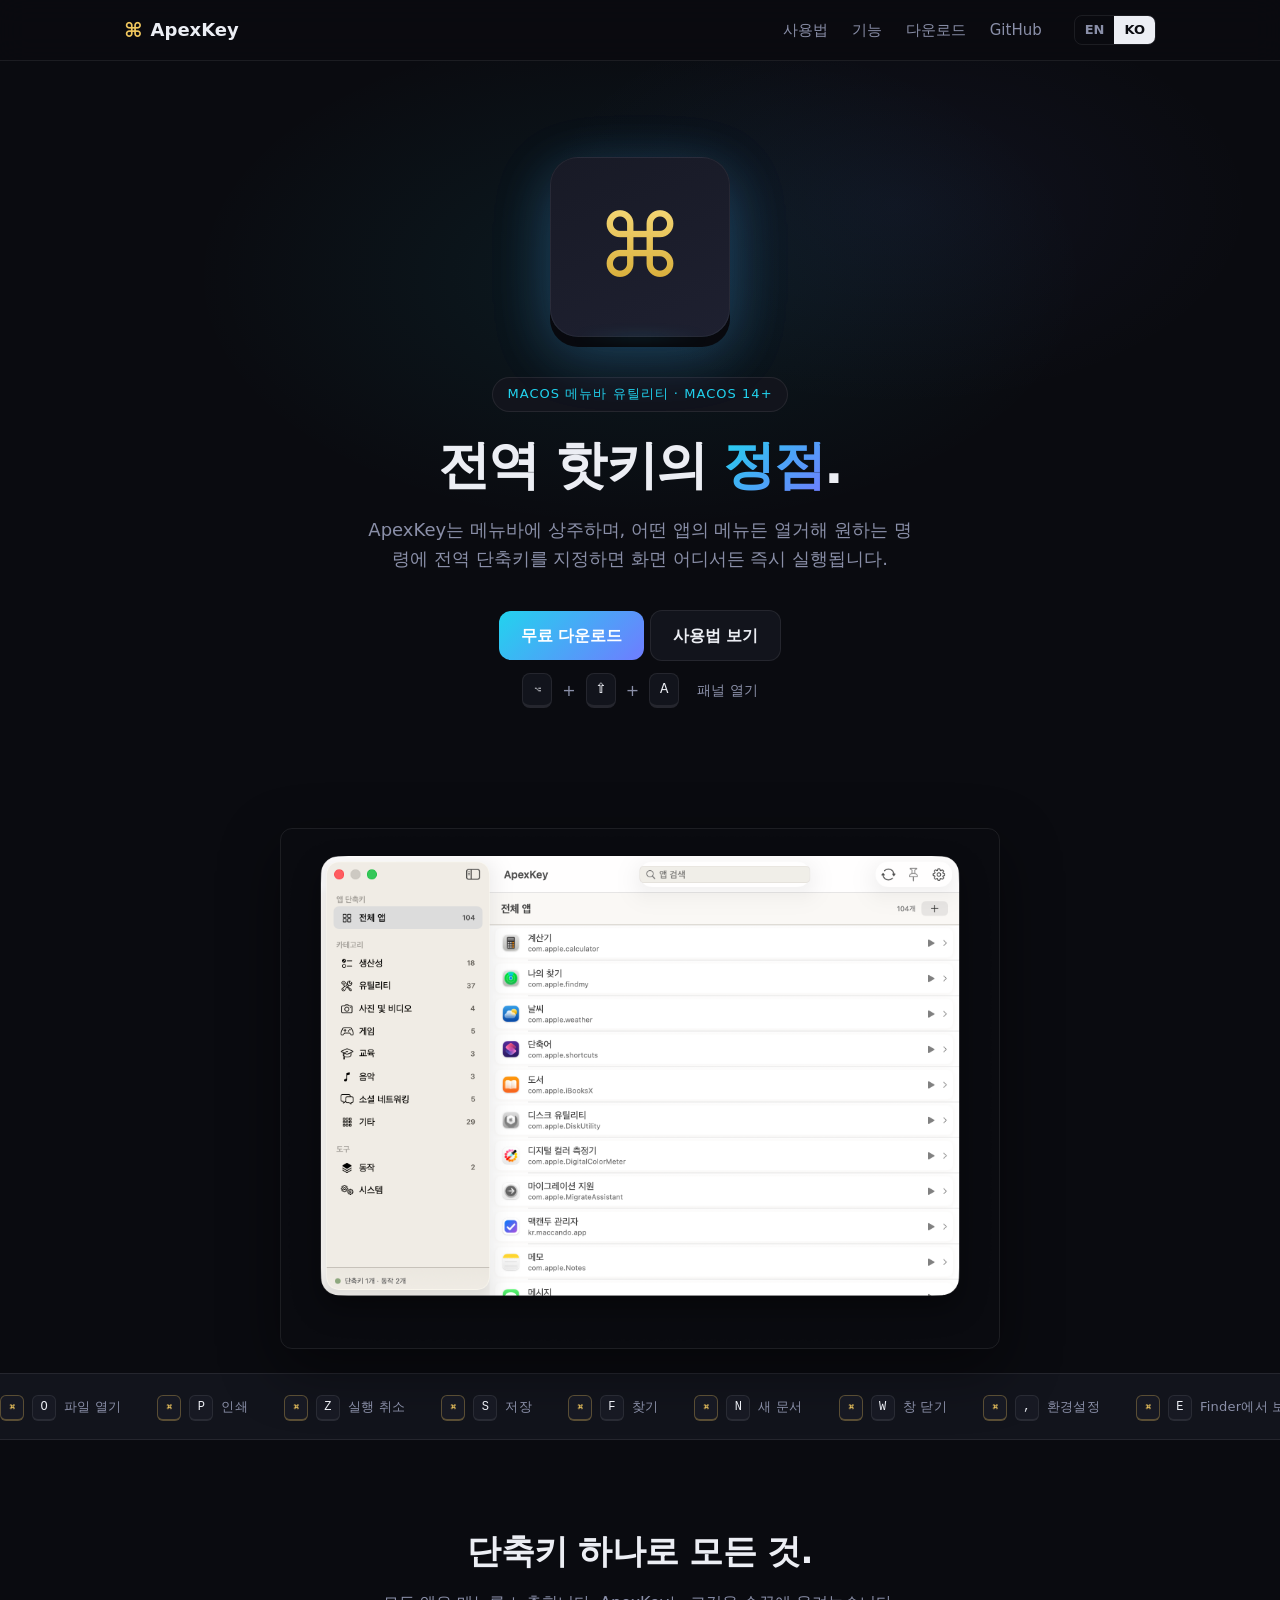
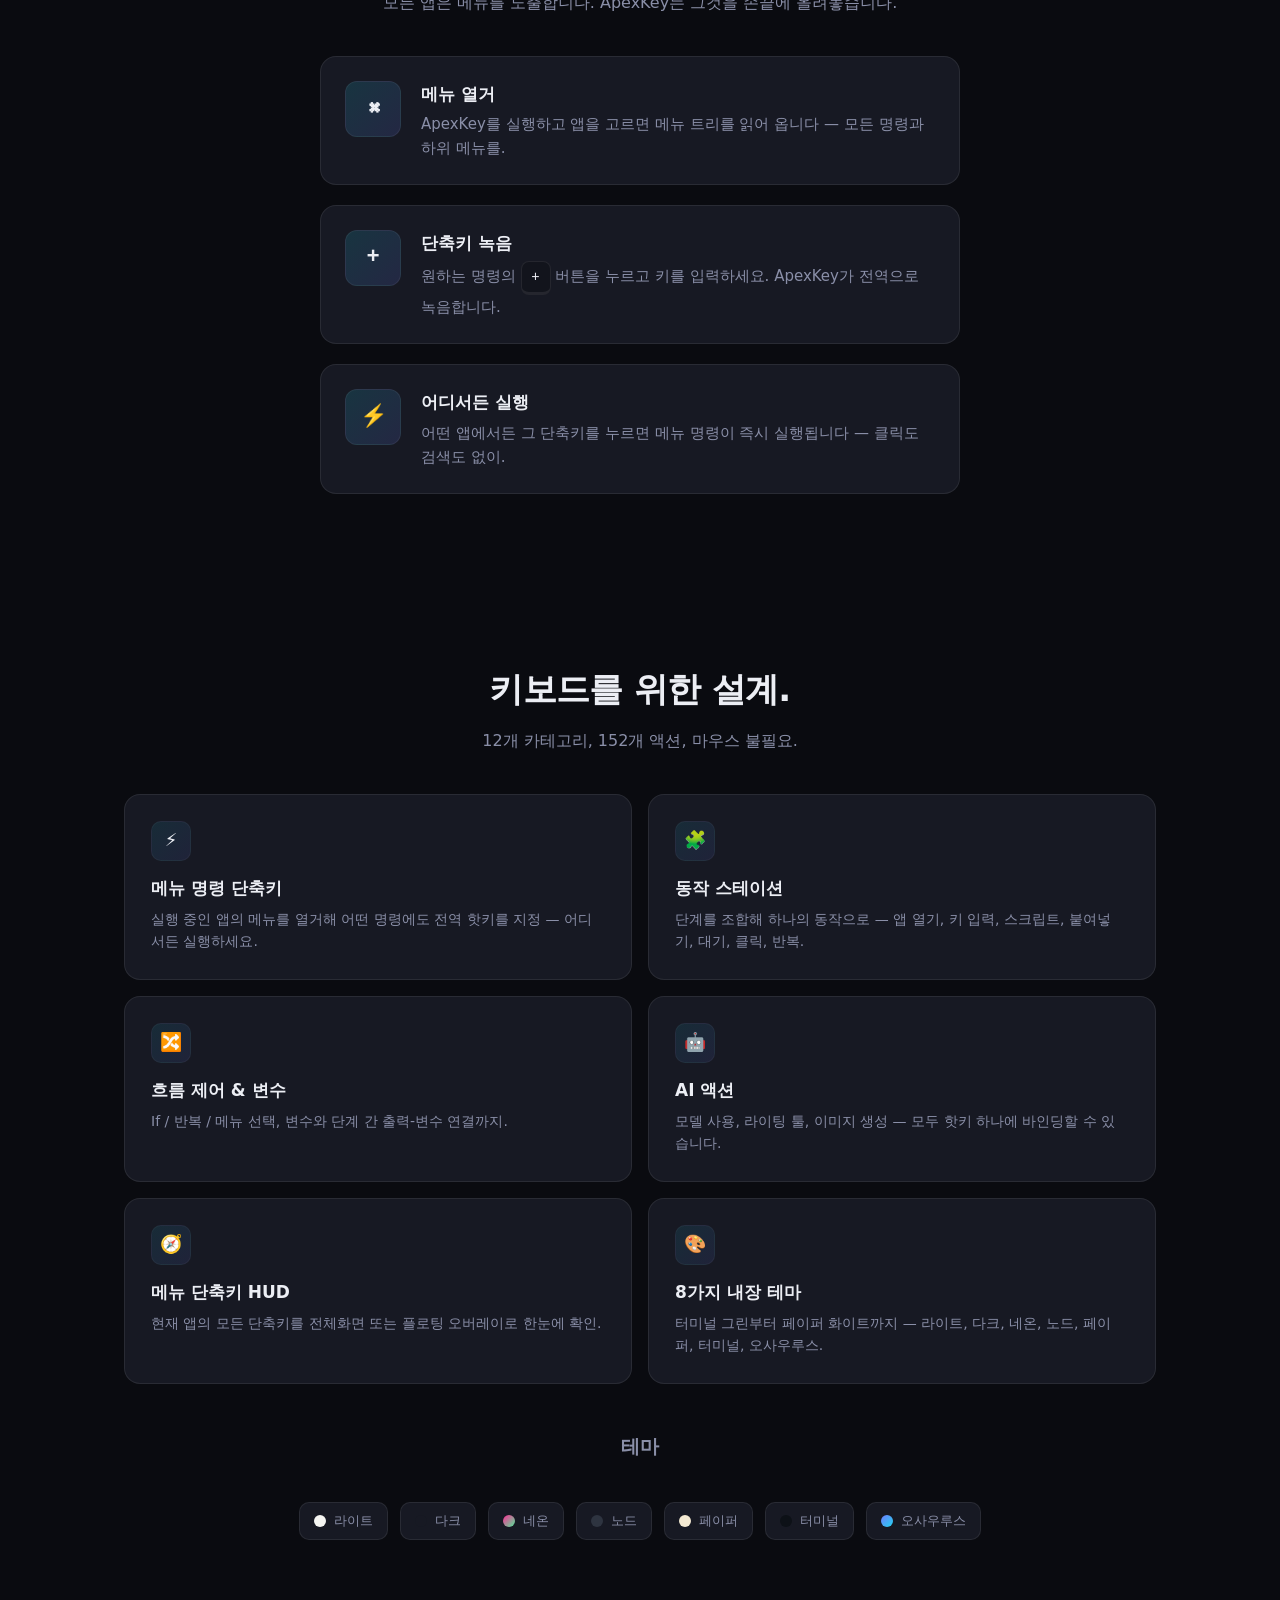
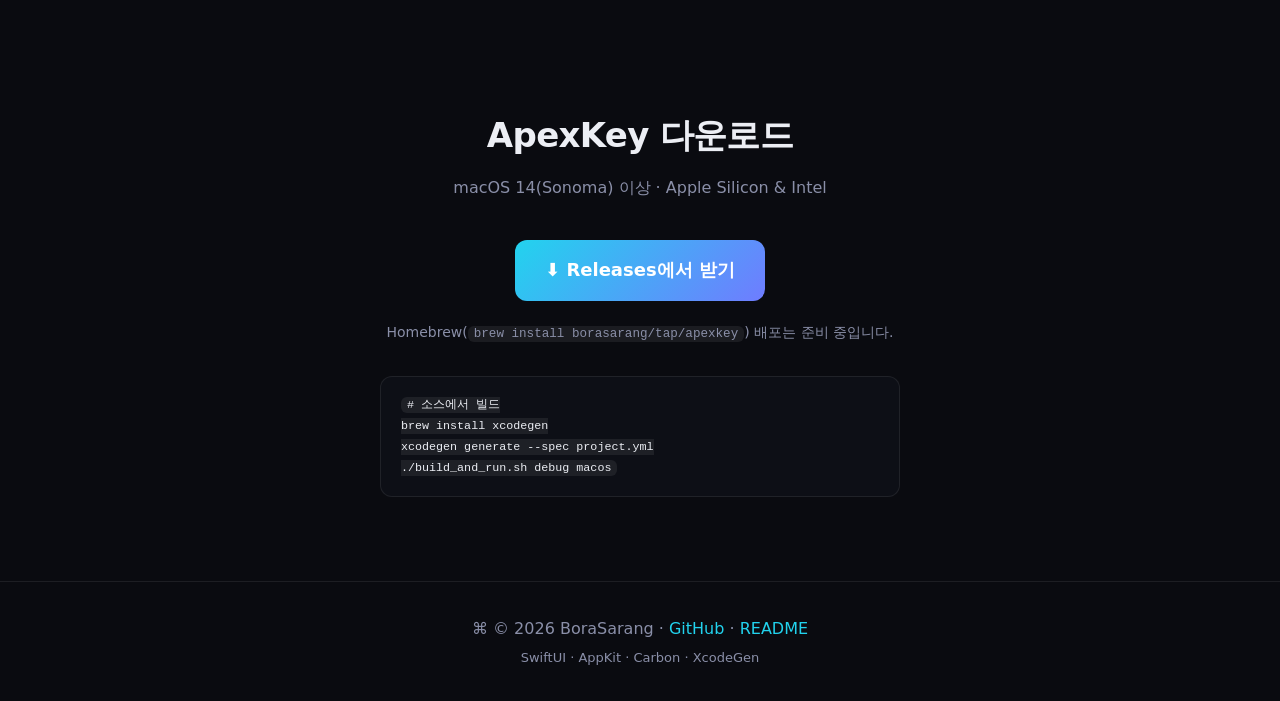
==== website/ko/index.html @ cb890cb8 "feat(macos): 잔여 문자열 다국어화 완료 + 현지화 가드 + 스크린샷 - 2계층: 모델 displayName/summary + 사용자 노출 에러 로컬라이즈 (550→672" ====
<!DOCTYPE html>
<html lang="ko">
<head>
<meta charset="UTF-8" />
<meta name="viewport" content="width=device-width, initial-scale=1.0" />
<title>ApexKey — 전역 핫키의 정점</title>
<meta name="description" content="ApexKey는 전역 핫키 기반 macOS 메뉴바 런처입니다. 어떤 앱의 메뉴든 열거해 원하는 명령에 단축키를 지정하고 어디서든 실행하세요. 동작 스테이션, 자동화, AI 액션, 8가지 테마." />
<meta property="og:title" content="ApexKey" />
<meta property="og:description" content="전역 핫키의 정점 — 어떤 앱의 메뉴 명령도 한 번의 단축키로." />
<meta property="og:type" content="website" />
<meta property="og:url" content="https://borasarang.github.io/ApexKey/ko/" />
<link rel="stylesheet" href="../styles.css" />
</head>
<body>

<header class="nav">
  <div class="nav-inner">
    <a class="brand" href="#">
      <span class="brand-mark">⌘</span>
      <span class="brand-name">ApexKey</span>
    </a>
    <nav class="nav-links">
      <a href="#how">사용법</a>
      <a href="#features">기능</a>
      <a href="#download">다운로드</a>
      <a href="https://github.com/BoraSarang/ApexKey" target="_blank" rel="noopener">GitHub</a>
      <span class="lang-toggle">
        <a href="../index.html">EN</a>
        <a href="index.html" class="active">KO</a>
      </span>
    </nav>
  </div>
</header>

<section class="hero">
  <div class="hero-inner">
    <div class="keycap-hero" role="img" aria-label="Command 키"></div>
    <p class="eyebrow">macOS 메뉴바 유틸리티 · macOS 14+</p>
    <h1 class="hero-title">전역 핫키의 <span class="grad">정점</span>.</h1>
    <p class="hero-sub">
      ApexKey는 메뉴바에 상주하며, 어떤 앱의 메뉴든 열거해 원하는 명령에 전역
      단축키를 지정하면 화면 어디서든 즉시 실행됩니다.
    </p>
    <div class="hero-actions">
      <a class="btn btn-primary" href="#download">무료 다운로드</a>
      <a class="btn btn-ghost" href="#how">사용법 보기</a>
    </div>
    <div class="hero-kbd">
      <span class="kbd">⌥</span><span class="plus">+</span><span class="kbd">⇧</span><span class="plus">+</span><span class="kbd">A</span>
      <span class="hero-kbd-label">패널 열기</span>
    </div>
  </div>
</section>

<section class="app-preview">
  <img src="../img/main_kr.png" alt="ApexKey 메인 패널 — 한국어" loading="lazy" />
</section>

<div class="marquee" aria-hidden="true">
  <div class="marquee-track">
    <span class="marquee-item"><span class="kbd-sm gold">⌘</span><span class="kbd-sm">O</span><span class="marquee-label">파일 열기</span></span>
    <span class="marquee-item"><span class="kbd-sm gold">⌘</span><span class="kbd-sm">P</span><span class="marquee-label">인쇄</span></span>
    <span class="marquee-item"><span class="kbd-sm gold">⌘</span><span class="kbd-sm">Z</span><span class="marquee-label">실행 취소</span></span>
    <span class="marquee-item"><span class="kbd-sm gold">⌘</span><span class="kbd-sm">S</span><span class="marquee-label">저장</span></span>
    <span class="marquee-item"><span class="kbd-sm gold">⌘</span><span class="kbd-sm">F</span><span class="marquee-label">찾기</span></span>
    <span class="marquee-item"><span class="kbd-sm gold">⌘</span><span class="kbd-sm">N</span><span class="marquee-label">새 문서</span></span>
    <span class="marquee-item"><span class="kbd-sm gold">⌘</span><span class="kbd-sm">W</span><span class="marquee-label">창 닫기</span></span>
    <span class="marquee-item"><span class="kbd-sm gold">⌘</span><span class="kbd-sm">,</span><span class="marquee-label">환경설정</span></span>
    <span class="marquee-item"><span class="kbd-sm gold">⌘</span><span class="kbd-sm">E</span><span class="marquee-label">Finder에서 보기</span></span>
    <span class="marquee-item"><span class="kbd-sm gold">⌘</span><span class="kbd-sm">R</span><span class="marquee-label">새로고침</span></span>
    <span class="marquee-item"><span class="kbd-sm gold">⌘</span><span class="kbd-sm">G</span><span class="marquee-label">다음 찾기</span></span>
    <span class="marquee-item"><span class="kbd-sm gold">⌘</span><span class="kbd-sm">C</span><span class="marquee-label">복사</span></span>
    <span class="marquee-item"><span class="kbd-sm gold">⌘</span><span class="kbd-sm">V</span><span class="marquee-label">붙여넣기</span></span>
    <span class="marquee-item"><span class="kbd-sm gold">⌘</span><span class="kbd-sm">Q</span><span class="marquee-label">종료</span></span>
    <span class="marquee-item"><span class="kbd-sm gold">⌘</span><span class="kbd-sm">Space</span><span class="marquee-label">Spotlight</span></span>
    <span class="marquee-item"><span class="kbd-sm gold">⌘</span><span class="kbd-sm">B</span><span class="marquee-label">굵게</span></span>
    <span class="marquee-item"><span class="kbd-sm gold">⌘</span><span class="kbd-sm">T</span><span class="marquee-label">새 탭</span></span>
    <span class="marquee-item"><span class="kbd-sm gold">⌘</span><span class="kbd-sm">1</span><span class="marquee-label">첫 번째 스페이스</span></span>
    <span class="marquee-item"><span class="kbd-sm gold">⌘</span><span class="kbd-sm">H</span><span class="marquee-label">앱 숨기기</span></span>
    <span class="marquee-item"><span class="kbd-sm gold">⌘</span><span class="kbd-sm">A</span><span class="marquee-label">전체 선택</span></span>
    <span class="marquee-item"><span class="kbd-sm gold">⌘</span><span class="kbd-sm">+</span><span class="marquee-label">확대</span></span>
    <span class="marquee-item"><span class="kbd-sm gold">⌘</span><span class="kbd-sm">,</span><span class="marquee-label">설정</span></span>
    <span class="marquee-item"><span class="kbd-sm gold">⌘</span><span class="kbd-sm">E</span><span class="marquee-label">선택 항목으로 찾기</span></span>
    <span class="marquee-item"><span class="kbd-sm gold">⌘</span><span class="kbd-sm">R</span><span class="marquee-label">Finder에 표시</span></span>
    <span class="marquee-item"><span class="kbd-sm gold">⌘</span><span class="kbd-sm">N</span><span class="marquee-label">새 메모</span></span>
    <span class="marquee-item"><span class="kbd-sm gold">⌘</span><span class="kbd-sm">M</span><span class="marquee-label">최소화</span></span>
    <span class="marquee-item"><span class="kbd-sm gold">⌘</span><span class="kbd-sm">D</span><span class="marquee-label">즐겨찾기</span></span>
    <span class="marquee-item"><span class="kbd-sm gold">⌘</span><span class="kbd-sm">L</span><span class="marquee-label">주소창</span></span>
    <span class="marquee-item"><span class="kbd-sm gold">⌘</span><span class="kbd-sm">K</span><span class="marquee-label">명령 팔레트</span></span>
    <span class="marquee-item"><span class="kbd-sm gold">⌘</span><span class="kbd-sm">I</span><span class="marquee-label">정보 가져오기</span></span>
    <span class="marquee-item"><span class="kbd-sm gold">⌘</span><span class="kbd-sm">O</span><span class="marquee-label">파일 열기</span></span>
    <span class="marquee-item"><span class="kbd-sm gold">⌘</span><span class="kbd-sm">P</span><span class="marquee-label">인쇄</span></span>
    <span class="marquee-item"><span class="kbd-sm gold">⌘</span><span class="kbd-sm">Z</span><span class="marquee-label">실행 취소</span></span>
    <span class="marquee-item"><span class="kbd-sm gold">⌘</span><span class="kbd-sm">S</span><span class="marquee-label">저장</span></span>
    <span class="marquee-item"><span class="kbd-sm gold">⌘</span><span class="kbd-sm">F</span><span class="marquee-label">찾기</span></span>
    <span class="marquee-item"><span class="kbd-sm gold">⌘</span><span class="kbd-sm">N</span><span class="marquee-label">새 문서</span></span>
    <span class="marquee-item"><span class="kbd-sm gold">⌘</span><span class="kbd-sm">W</span><span class="marquee-label">창 닫기</span></span>
    <span class="marquee-item"><span class="kbd-sm gold">⌘</span><span class="kbd-sm">,</span><span class="marquee-label">환경설정</span></span>
    <span class="marquee-item"><span class="kbd-sm gold">⌘</span><span class="kbd-sm">E</span><span class="marquee-label">Finder에서 보기</span></span>
    <span class="marquee-item"><span class="kbd-sm gold">⌘</span><span class="kbd-sm">R</span><span class="marquee-label">새로고침</span></span>
    <span class="marquee-item"><span class="kbd-sm gold">⌘</span><span class="kbd-sm">G</span><span class="marquee-label">다음 찾기</span></span>
    <span class="marquee-item"><span class="kbd-sm gold">⌘</span><span class="kbd-sm">C</span><span class="marquee-label">복사</span></span>
    <span class="marquee-item"><span class="kbd-sm gold">⌘</span><span class="kbd-sm">V</span><span class="marquee-label">붙여넣기</span></span>
    <span class="marquee-item"><span class="kbd-sm gold">⌘</span><span class="kbd-sm">Q</span><span class="marquee-label">종료</span></span>
    <span class="marquee-item"><span class="kbd-sm gold">⌘</span><span class="kbd-sm">Space</span><span class="marquee-label">Spotlight</span></span>
    <span class="marquee-item"><span class="kbd-sm gold">⌘</span><span class="kbd-sm">B</span><span class="marquee-label">굵게</span></span>
    <span class="marquee-item"><span class="kbd-sm gold">⌘</span><span class="kbd-sm">T</span><span class="marquee-label">새 탭</span></span>
    <span class="marquee-item"><span class="kbd-sm gold">⌘</span><span class="kbd-sm">1</span><span class="marquee-label">첫 번째 스페이스</span></span>
    <span class="marquee-item"><span class="kbd-sm gold">⌘</span><span class="kbd-sm">H</span><span class="marquee-label">앱 숨기기</span></span>
    <span class="marquee-item"><span class="kbd-sm gold">⌘</span><span class="kbd-sm">A</span><span class="marquee-label">전체 선택</span></span>
    <span class="marquee-item"><span class="kbd-sm gold">⌘</span><span class="kbd-sm">+</span><span class="marquee-label">확대</span></span>
    <span class="marquee-item"><span class="kbd-sm gold">⌘</span><span class="kbd-sm">,</span><span class="marquee-label">설정</span></span>
    <span class="marquee-item"><span class="kbd-sm gold">⌘</span><span class="kbd-sm">E</span><span class="marquee-label">선택 항목으로 찾기</span></span>
    <span class="marquee-item"><span class="kbd-sm gold">⌘</span><span class="kbd-sm">R</span><span class="marquee-label">Finder에 표시</span></span>
    <span class="marquee-item"><span class="kbd-sm gold">⌘</span><span class="kbd-sm">N</span><span class="marquee-label">새 메모</span></span>
    <span class="marquee-item"><span class="kbd-sm gold">⌘</span><span class="kbd-sm">M</span><span class="marquee-label">최소화</span></span>
    <span class="marquee-item"><span class="kbd-sm gold">⌘</span><span class="kbd-sm">D</span><span class="marquee-label">즐겨찾기</span></span>
    <span class="marquee-item"><span class="kbd-sm gold">⌘</span><span class="kbd-sm">L</span><span class="marquee-label">주소창</span></span>
    <span class="marquee-item"><span class="kbd-sm gold">⌘</span><span class="kbd-sm">K</span><span class="marquee-label">명령 팔레트</span></span>
    <span class="marquee-item"><span class="kbd-sm gold">⌘</span><span class="kbd-sm">I</span><span class="marquee-label">정보 가져오기</span></span>
  </div>
</div>

<section id="how">
  <div class="wrap">
    <h2 class="section-title">단축키 하나로 모든 것.</h2>
    <p class="section-sub">모든 앱은 메뉴를 노출합니다. ApexKey는 그것을 손끝에 올려놓습니다.</p>

    <ol class="steps">
      <li class="step">
        <span class="step-keycap">⌘</span>
        <div>
          <h3>메뉴 열거</h3>
          <p>ApexKey를 실행하고 앱을 고르면 메뉴 트리를 읽어 옵니다 — 모든 명령과 하위 메뉴를.</p>
        </div>
      </li>
      <li class="step">
        <span class="step-keycap">+</span>
        <div>
          <h3>단축키 녹음</h3>
          <p>원하는 명령의 <span class="kbd">+</span> 버튼을 누르고 키를 입력하세요. ApexKey가 전역으로 녹음합니다.</p>
        </div>
      </li>
      <li class="step">
        <span class="step-keycap">⚡</span>
        <div>
          <h3>어디서든 실행</h3>
          <p>어떤 앱에서든 그 단축키를 누르면 메뉴 명령이 즉시 실행됩니다 — 클릭도 검색도 없이.</p>
        </div>
      </li>
    </ol>
  </div>
</section>

<section id="features">
  <div class="wrap">
    <h2 class="section-title">키보드를 위한 설계.</h2>
    <p class="section-sub">12개 카테고리, 152개 액션, 마우스 불필요.</p>

    <div class="feature-grid">
      <article class="feature-card">
        <span class="feature-icon">⚡</span>
        <h3>메뉴 명령 단축키</h3>
        <p>실행 중인 앱의 메뉴를 열거해 어떤 명령에도 전역 핫키를 지정 — 어디서든 실행하세요.</p>
      </article>
      <article class="feature-card">
        <span class="feature-icon">🧩</span>
        <h3>동작 스테이션</h3>
        <p>단계를 조합해 하나의 동작으로 — 앱 열기, 키 입력, 스크립트, 붙여넣기, 대기, 클릭, 반복.</p>
      </article>
      <article class="feature-card">
        <span class="feature-icon">🔀</span>
        <h3>흐름 제어 &amp; 변수</h3>
        <p>If / 반복 / 메뉴 선택, 변수와 단계 간 출력-변수 연결까지.</p>
      </article>
      <article class="feature-card">
        <span class="feature-icon">🤖</span>
        <h3>AI 액션</h3>
        <p>모델 사용, 라이팅 툴, 이미지 생성 — 모두 핫키 하나에 바인딩할 수 있습니다.</p>
      </article>
      <article class="feature-card">
        <span class="feature-icon">🧭</span>
        <h3>메뉴 단축키 HUD</h3>
        <p>현재 앱의 모든 단축키를 전체화면 또는 플로팅 오버레이로 한눈에 확인.</p>
      </article>
      <article class="feature-card">
        <span class="feature-icon">🎨</span>
        <h3>8가지 내장 테마</h3>
        <p>터미널 그린부터 페이퍼 화이트까지 — 라이트, 다크, 네온, 노드, 페이퍼, 터미널, 오사우루스.</p>
      </article>
    </div>

    <h3 class="section-sub" style="margin-top:48px;">테마</h3>
    <div class="theme-strip">
      <span class="theme-chip"><span class="theme-swatch" style="background:#f5f5f2;"></span>라이트</span>
      <span class="theme-chip"><span class="theme-swatch" style="background:#171923;"></span>다크</span>
      <span class="theme-chip"><span class="theme-swatch" style="background:linear-gradient(135deg,#ff2d95,#51e898);"></span>네온</span>
      <span class="theme-chip"><span class="theme-swatch" style="background:#2e3440;"></span>노드</span>
      <span class="theme-chip"><span class="theme-swatch" style="background:#f3e9d2;"></span>페이퍼</span>
      <span class="theme-chip"><span class="theme-swatch" style="background:#0d1117;"></span>터미널</span>
      <span class="theme-chip"><span class="theme-swatch" style="background:linear-gradient(135deg,#6f7cff,#22d3ee);"></span>오사우루스</span>
    </div>
  </div>
</section>

<section id="download">
  <div class="wrap">
    <h2 class="section-title">ApexKey 다운로드</h2>
    <p class="section-sub">macOS 14(Sonoma) 이상 · Apple Silicon &amp; Intel</p>
    <div class="download-actions">
      <a class="btn btn-primary btn-lg" target="_blank" rel="noopener" href="https://github.com/BoraSarang/ApexKey/releases/latest">
        ⬇ Releases에서 받기
      </a>
    </div>
    <p class="download-note">
      Homebrew(<code>brew install borasarang/tap/apexkey</code>) 배포는 준비 중입니다.
    </p>
    <pre class="code-block"><code># 소스에서 빌드
brew install xcodegen
xcodegen generate --spec project.yml
./build_and_run.sh debug macos</code></pre>
  </div>
</section>

<footer class="footer">
  <div class="wrap">
    <p>⌘ © 2026 BoraSarang · <a href="https://github.com/BoraSarang/ApexKey" target="_blank" rel="noopener">GitHub</a> · <a href="https://github.com/BoraSarang/ApexKey/blob/main/README.ko.md" target="_blank" rel="noopener">README</a></p>
    <p class="footer-sub">SwiftUI · AppKit · Carbon · XcodeGen</p>
  </div>
</footer>

<script src="../script.js"></script>
</body>
</html>
---- website/styles.css ----
:root {
  --bg: #0a0b10;
  --bg-elev: #12141c;
  --card: #171923;
  --border: rgba(255, 255, 255, 0.08);
  --text: #eceef4;
  --text-muted: #8a8fa8;
  --teal: #22d3ee;
  --purple: #6f7cff;
  --gold: #f0c75e;
  --grad: linear-gradient(135deg, var(--teal), var(--purple));
  --radius: 16px;
  --shadow: 0 20px 60px rgba(0, 0, 0, 0.45);
}

* { box-sizing: border-box; margin: 0; padding: 0; }

html { scroll-behavior: smooth; overflow-x: clip; }
html, body { overflow-x: clip; }

body {
  font-family: -apple-system, BlinkMacSystemFont, "SF Pro Text", system-ui,
    "Apple SD Gothic Neo", sans-serif;
  background: var(--bg);
  color: var(--text);
  line-height: 1.6;
  -webkit-font-smoothing: antialiased;
}

a { color: var(--teal); text-decoration: none; }
a:hover { text-decoration: underline; }

/* ─── Nav ─────────────────────────────────────── */
.nav {
  position: sticky; top: 0; z-index: 50;
  backdrop-filter: blur(14px);
  background: rgba(10, 11, 16, 0.7);
  border-bottom: 1px solid var(--border);
}
.nav-inner {
  max-width: 1080px; margin: 0 auto; padding: 14px 24px;
  display: flex; align-items: center; justify-content: space-between;
}
.brand { display: flex; align-items: center; gap: 8px; color: var(--text); font-weight: 700; font-size: 18px; }
.brand:hover { text-decoration: none; }
.brand-mark { font-size: 20px; color: var(--gold); }
.nav-links { display: flex; gap: 24px; align-items: center; }
.nav-links a { color: var(--text-muted); font-size: 15px; }
.nav-links a:hover { color: var(--text); text-decoration: none; }

/* Language toggle */
.lang-toggle {
  display: inline-flex; gap: 0;
  border: 1px solid var(--border); border-radius: 8px;
  overflow: hidden; margin-left: 8px;
}
.lang-toggle a {
  display: block; padding: 4px 10px;
  font-size: 13px; font-weight: 600;
  color: var(--text-muted); background: transparent;
  transition: background 0.15s, color 0.15s;
}
.lang-toggle a:hover { text-decoration: none; color: var(--text); background: rgba(255,255,255,0.05); }
.lang-toggle a.active {
  color: var(--bg); background: var(--text);
}

/* ─── Hero ────────────────────────────────────── */
.hero {
  padding: 96px 24px 72px;
  text-align: center;
  position: relative;
  overflow: hidden;
}
.hero::before {
  content: "";
  position: absolute; inset: 0;
  background:
    radial-gradient(50% 50% at 50% 30%, rgba(34,211,238,0.08), transparent 70%),
    radial-gradient(40% 40% at 70% 20%, rgba(111,124,255,0.06), transparent 70%);
  pointer-events: none;
}
.hero-inner { max-width: 760px; margin: 0 auto; position: relative; }

/* Keycap hero — Command Key Symbolic */
.keycap-hero {
  width: 180px; height: 180px;
  margin: 0 auto 40px;
  border-radius: 28px;
  background: linear-gradient(160deg, #181a26, #1e2030);
  border: 1px solid rgba(255,255,255,0.06);
  display: grid; place-items: center;
  position: relative;
  box-shadow:
    0 10px 0 #08090e,
    0 16px 60px rgba(34,211,238,0.18),
    0 16px 60px rgba(111,124,255,0.18);
}
.keycap-hero::before {
  content: "\2318";
  font-size: 88px; font-weight: 500;
  color: var(--gold);
  line-height: 1;
  background: linear-gradient(180deg, #f5d878, #d4a832);
  -webkit-background-clip: text; background-clip: text;
  -webkit-text-fill-color: transparent;
}
.keycap-hero::after {
  content: "";
  position: absolute; bottom: -4px; left: 10%; right: 10%; height: 6px;
  border-radius: 50%;
  background: radial-gradient(ellipse, rgba(34,211,238,0.25), transparent 70%);
  filter: blur(6px);
}

.eyebrow {
  display: inline-block; font-size: 13px; letter-spacing: 0.08em; text-transform: uppercase;
  color: var(--teal); padding: 6px 14px; border: 1px solid var(--border);
  border-radius: 999px; background: var(--bg-elev); margin-bottom: 24px;
}
.hero-title {
  font-size: 52px; font-weight: 800; letter-spacing: -0.03em; line-height: 1.12;
}
.grad {
  background: var(--grad);
  -webkit-background-clip: text; background-clip: text; color: transparent;
}
.hero-sub { margin: 22px auto 36px; max-width: 560px; color: var(--text-muted); font-size: 18px; }

/* Hotkey sequence */
.hero-kbd {
  margin-top: 12px; display: flex; align-items: center; justify-content: center;
  gap: 4px; flex-wrap: wrap;
}
.hero-kbd-label { margin-left: 14px; color: var(--text-muted); font-size: 14px; }

/* Buttons */
.btn {
  display: inline-block; padding: 12px 22px; border-radius: 12px; font-weight: 600; font-size: 16px;
  transition: transform 0.15s ease, box-shadow 0.2s ease; cursor: pointer;
}
.btn-primary {
  background: var(--grad); color: #fff;
}
.btn-primary:hover {
  text-decoration: none; transform: translateY(-2px);
  box-shadow: 0 12px 30px rgba(34,211,238,0.25), 0 12px 30px rgba(111,124,255,0.25);
}
.btn-ghost { border: 1px solid var(--border); color: var(--text); background: var(--bg-elev); }
.btn-ghost:hover { text-decoration: none; border-color: rgba(255,255,255,0.2); }
.btn-lg { padding: 16px 30px; font-size: 18px; }

/* Keycap (inline) */
.kbd {
  display: inline-block; min-width: 30px; padding: 4px 8px; text-align: center;
  font-family: "SF Mono", ui-monospace, monospace; font-size: 14px;
  background: var(--bg-elev); border: 1px solid var(--border); border-bottom-width: 3px;
  border-radius: 8px; color: var(--text);
}
.plus { margin: 0 6px; color: var(--text-muted); }

/* ─── App Preview (Hero Screenshot) ──────────────── */
.app-preview {
  text-align: center;
  padding: 48px 24px 16px;
}
.app-preview img {
  max-width: 720px;
  width: 100%;
  border-radius: 12px;
  border: 1px solid var(--border);
  box-shadow: var(--shadow);
}

/* ─── Keycap Marquee ──────────────────────────── */
.marquee {
  border-top: 1px solid var(--border);
  border-bottom: 1px solid var(--border);
  padding: 18px 0;
  background: var(--bg-elev);
  overflow: hidden;
  white-space: nowrap;
}
.marquee-track {
  display: inline-flex; gap: 36px;
  animation: marquee-scroll 40s linear infinite;
}
.marquee-track:hover { animation-play-state: paused; }
@keyframes marquee-scroll {
  from { transform: translateX(0); }
  to { transform: translateX(-50%); }
}
.marquee-item {
  display: inline-flex; align-items: center; gap: 8px;
  flex-shrink: 0;
}
.kbd-sm {
  display: inline-block; min-width: 24px; padding: 2px 6px; text-align: center;
  font-family: "SF Mono", ui-monospace, monospace; font-size: 12px;
  background: var(--card); border: 1px solid var(--border); border-bottom-width: 2px;
  border-radius: 6px; color: var(--text);
}
.kbd-sm.gold { color: var(--gold); border-color: rgba(240,199,94,0.3); }
.marquee-label { color: var(--text-muted); font-size: 13px; letter-spacing: 0.02em; }

/* ─── Sections ────────────────────────────────── */
.wrap { max-width: 1080px; margin: 0 auto; padding: 0 24px; }
section { padding: 84px 0; }
.section-title { font-size: 34px; font-weight: 800; letter-spacing: -0.02em; text-align: center; }
.section-sub { text-align: center; color: var(--text-muted); margin: 12px 0 40px; }

/* ─── How it works — Keyboard steps ───────────── */
.steps { list-style: none; max-width: 640px; margin: 0 auto; display: flex; flex-direction: column; gap: 20px; }
.step {
  display: flex; gap: 20px; align-items: flex-start;
  background: var(--card); border: 1px solid var(--border); border-radius: var(--radius);
  padding: 24px;
}
.step-keycap {
  flex: 0 0 56px; height: 56px;
  display: grid; place-items: center;
  border-radius: 12px;
  background: linear-gradient(135deg, rgba(34,211,238,0.15), rgba(111,124,255,0.15));
  border: 1px solid rgba(255,255,255,0.06);
  font-family: "SF Mono", ui-monospace, monospace;
  font-size: 22px; font-weight: 700; color: var(--text);
}
.step h3 { font-size: 17px; margin-bottom: 4px; }
.step p { color: var(--text-muted); font-size: 15px; }

/* ─── Features Grid ───────────────────────────── */
.feature-grid {
  display: grid;
  grid-template-columns: repeat(2, 1fr);
  gap: 16px;
}
.feature-card {
  background: var(--card); border: 1px solid var(--border); border-radius: var(--radius);
  padding: 26px; transition: transform 0.18s ease, border-color 0.18s ease;
}
.feature-card:hover { transform: translateY(-3px); border-color: rgba(34,211,238,0.25); }
.feature-icon {
  width: 40px; height: 40px; border-radius: 10px;
  display: grid; place-items: center; margin-bottom: 14px;
  background: linear-gradient(135deg, rgba(34,211,238,0.1), rgba(111,124,255,0.1));
  border: 1px solid rgba(255,255,255,0.04);
  font-size: 18px;
}
.feature-card h3 { font-size: 17px; margin-bottom: 6px; }
.feature-card p { color: var(--text-muted); font-size: 14px; }

/* ─── Theme Strip ─────────────────────────────── */
.theme-strip {
  display: flex; gap: 12px; justify-content: center;
  flex-wrap: wrap; margin-top: 32px;
}
.theme-chip {
  display: flex; align-items: center; gap: 8px;
  padding: 8px 14px; border-radius: 10px;
  background: var(--card); border: 1px solid var(--border);
  font-size: 13px; color: var(--text-muted);
  transition: border-color 0.15s;
}
.theme-chip:hover { border-color: rgba(255,255,255,0.15); }
.theme-swatch {
  width: 12px; height: 12px; border-radius: 50%;
}

/* ─── Download ────────────────────────────────── */
.download { background: var(--bg-elev); }
.download-actions { display: flex; justify-content: center; margin-top: 8px; }
.download-note { text-align: center; color: var(--text-muted); margin-top: 20px; font-size: 14px; }
.code-block {
  margin: 32px auto 0; max-width: 520px; padding: 18px 20px; border-radius: 12px;
  background: #0d0f16; border: 1px solid var(--border); font-size: 13px; overflow-x: auto;
}
code {
  font-family: "SF Mono", ui-monospace, monospace;
  background: rgba(255,255,255,0.07); padding: 1px 6px; border-radius: 6px; font-size: 0.9em;
}

/* ─── Footer ──────────────────────────────────── */
.footer { border-top: 1px solid var(--border); padding: 34px 0; text-align: center; }
.footer p { color: var(--text-muted); }
.footer-sub { font-size: 13px; margin-top: 6px; }

/* ─── Responsive ──────────────────────────────── */
@media (max-width: 768px) {
  .feature-grid { grid-template-columns: 1fr; }
}
@media (max-width: 640px) {
  .hero-title { font-size: 36px; }
  .nav-links { display: none; }
  .hero { padding: 64px 18px 56px; }
  .keycap-hero { width: 140px; height: 140px; border-radius: 22px; }
  .keycap-hero::before { font-size: 68px; }
}
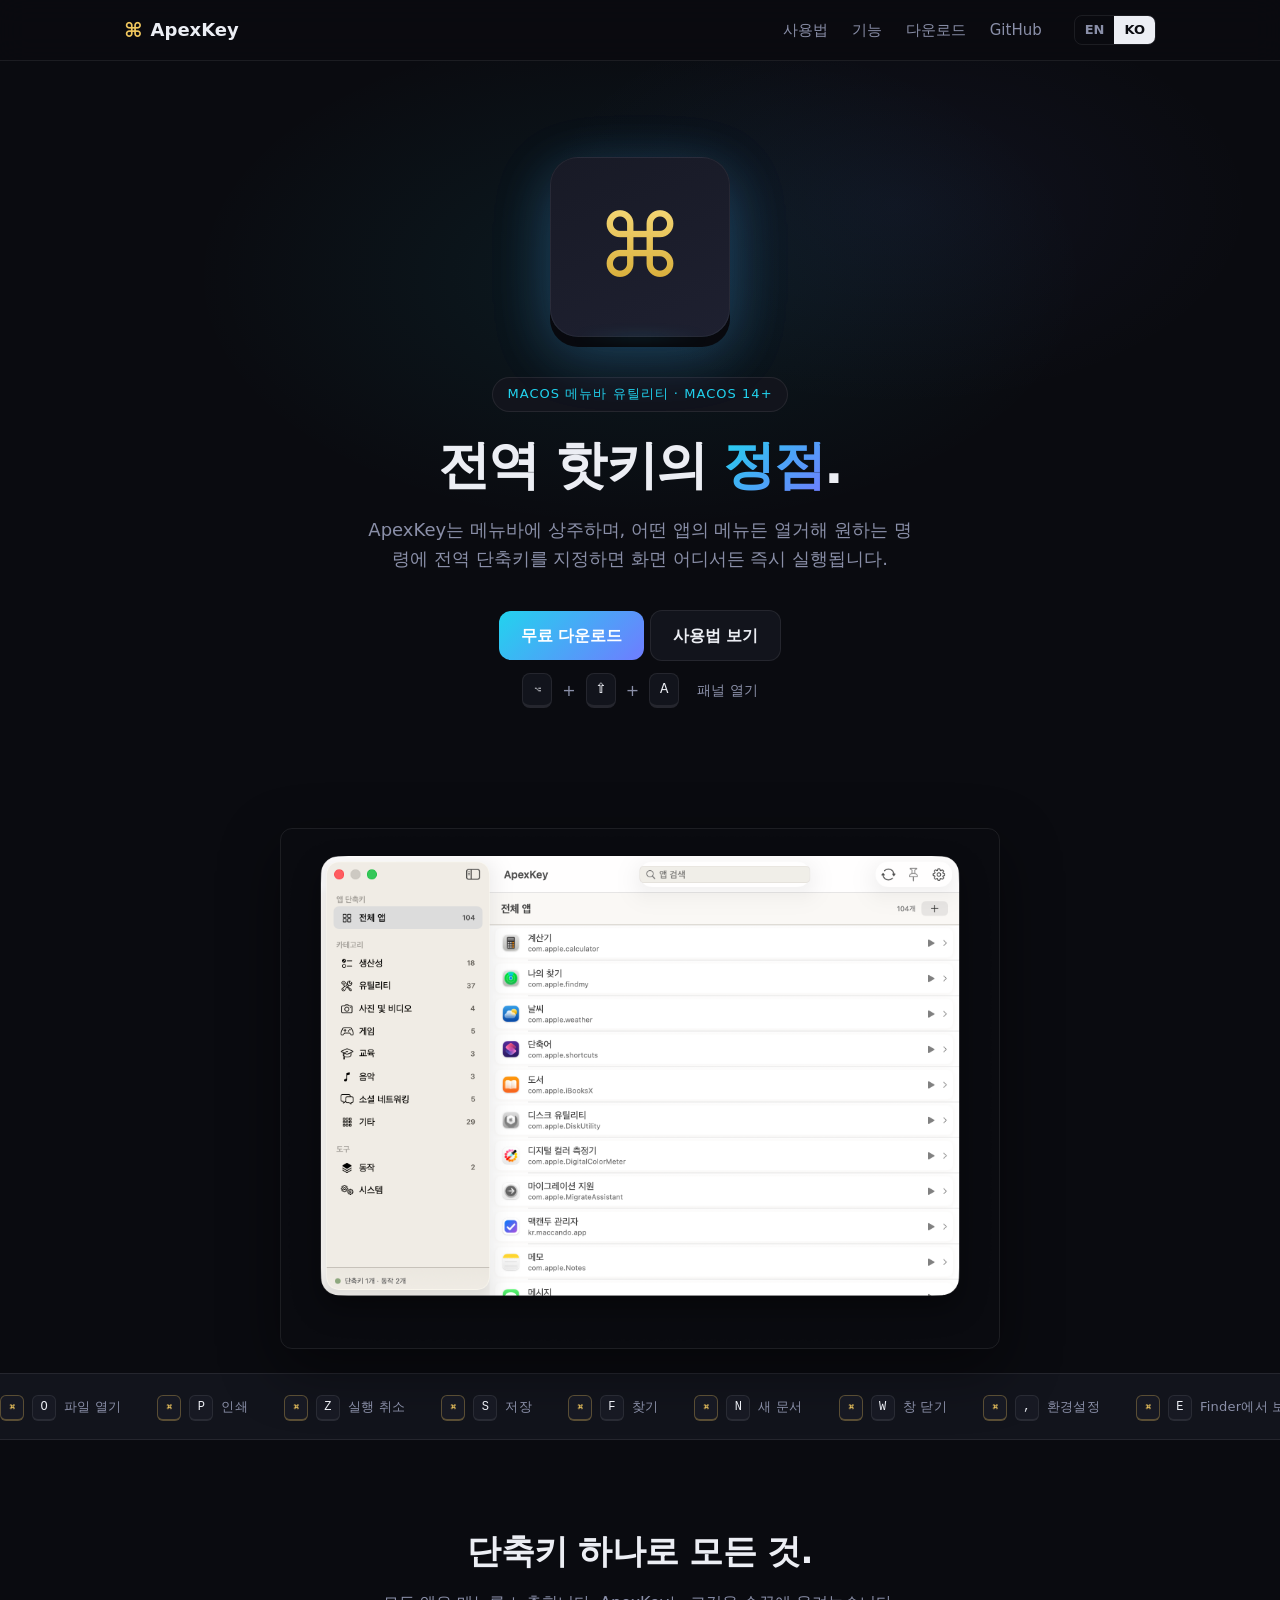
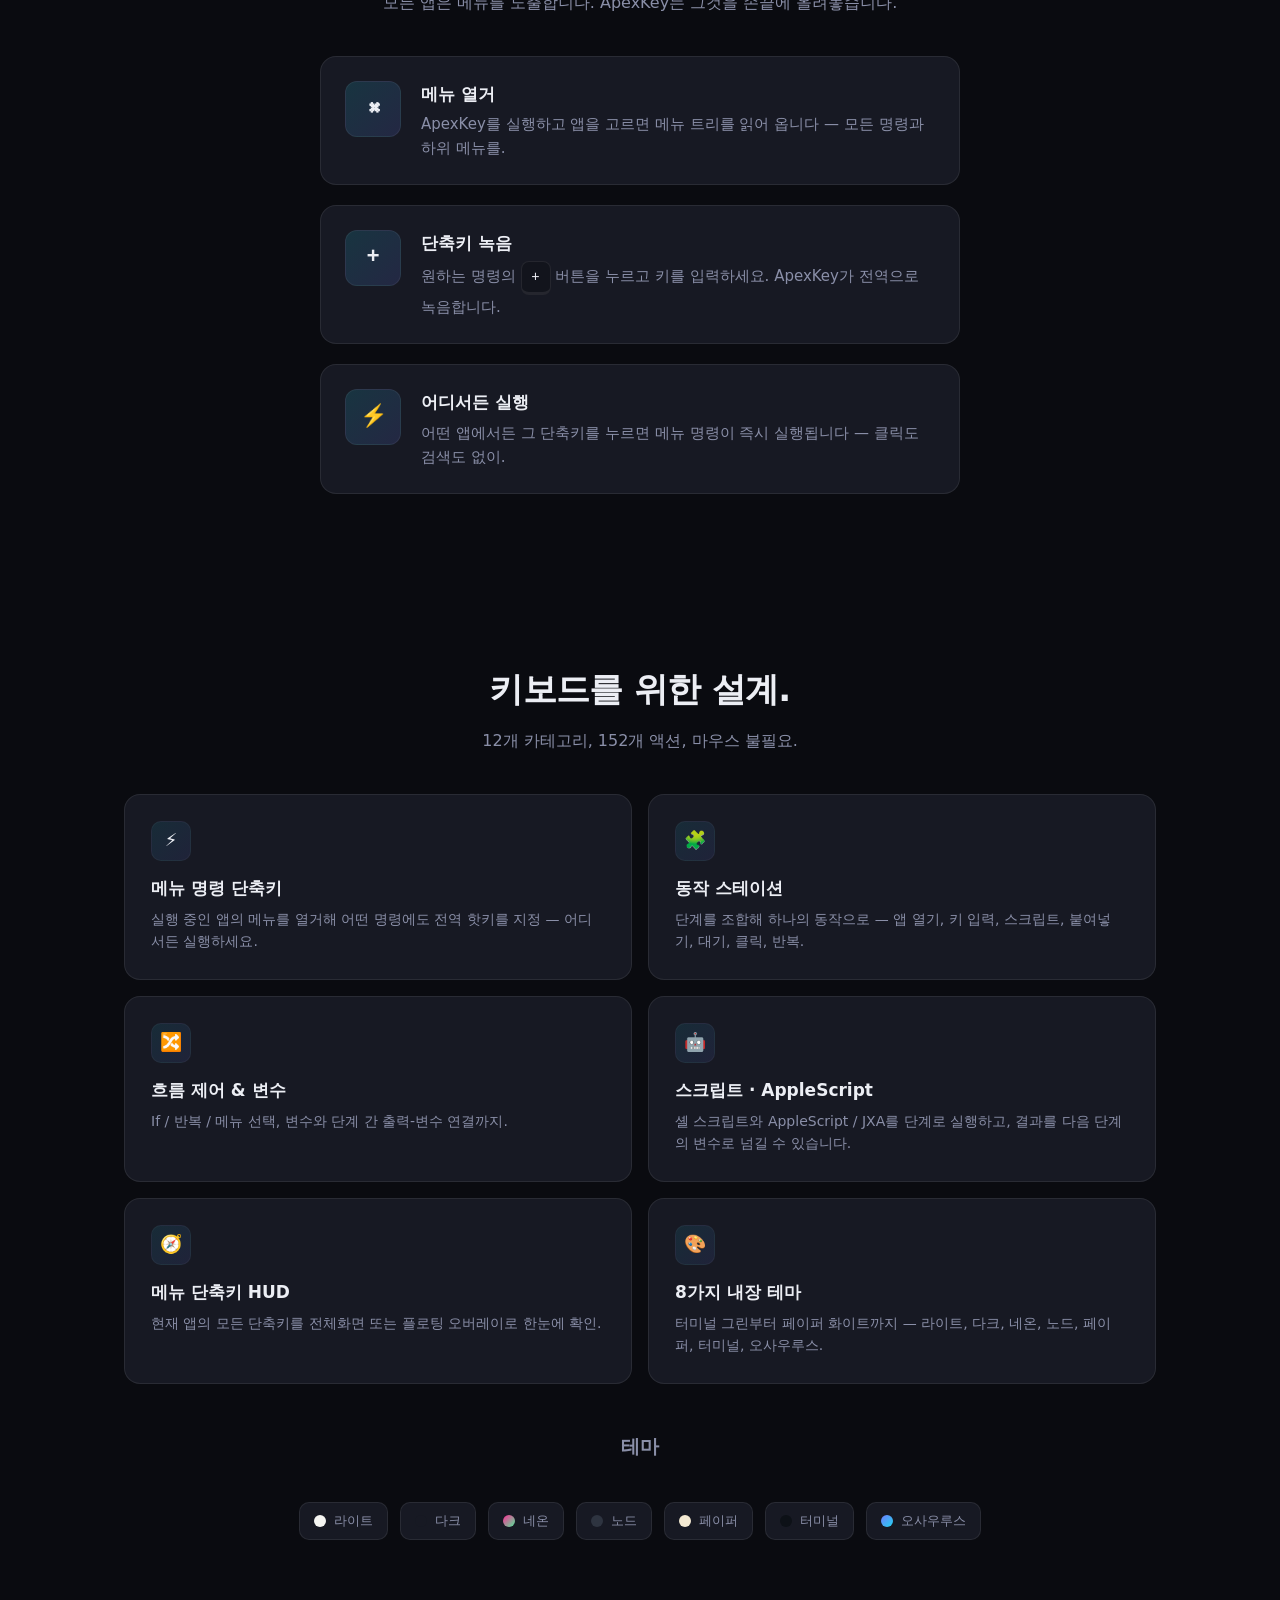
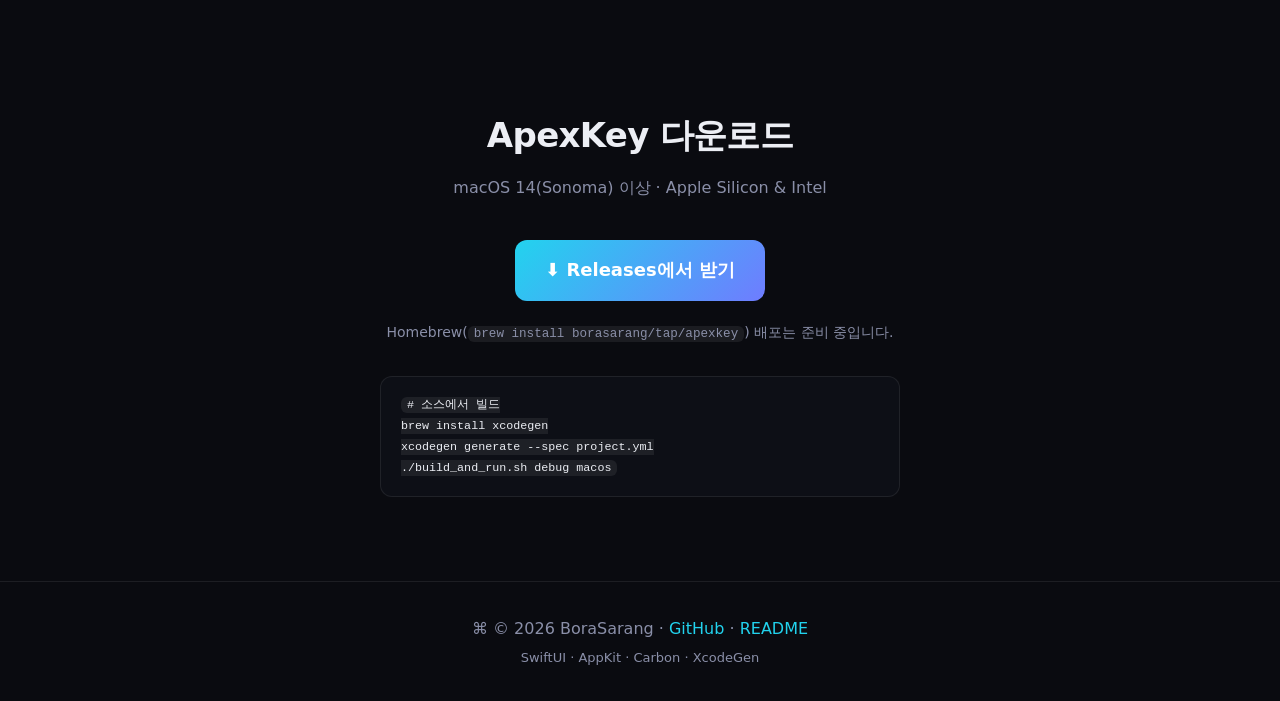
==== commit 49679efd: "fix(macos): AI 3종 스텁의 거짓 성공 제거 (E-MAC-AI-9013) FoundationModels 프레임워크 연동이 구현되지 않았는데 3개 실행기 모두 `retur" ====
--- a/website/ko/index.html
+++ b/website/ko/index.html
@@ -4,7 +4,7 @@
 <meta charset="UTF-8" />
 <meta name="viewport" content="width=device-width, initial-scale=1.0" />
 <title>ApexKey — 전역 핫키의 정점</title>
-<meta name="description" content="ApexKey는 전역 핫키 기반 macOS 메뉴바 런처입니다. 어떤 앱의 메뉴든 열거해 원하는 명령에 단축키를 지정하고 어디서든 실행하세요. 동작 스테이션, 자동화, AI 액션, 8가지 테마." />
+<meta name="description" content="ApexKey는 전역 핫키 기반 macOS 메뉴바 런처입니다. 어떤 앱의 메뉴든 열거해 원하는 명령에 단축키를 지정하고 어디서든 실행하세요. 동작 스테이션, 자동화, 8가지 테마." />
 <meta property="og:title" content="ApexKey" />
 <meta property="og:description" content="전역 핫키의 정점 — 어떤 앱의 메뉴 명령도 한 번의 단축키로." />
 <meta property="og:type" content="website" />
@@ -175,8 +175,8 @@
       </article>
       <article class="feature-card">
         <span class="feature-icon">🤖</span>
-        <h3>AI 액션</h3>
-        <p>모델 사용, 라이팅 툴, 이미지 생성 — 모두 핫키 하나에 바인딩할 수 있습니다.</p>
+        <h3>스크립트 · AppleScript</h3>
+        <p>셸 스크립트와 AppleScript / JXA를 단계로 실행하고, 결과를 다음 단계의 변수로 넘길 수 있습니다.</p>
       </article>
       <article class="feature-card">
         <span class="feature-icon">🧭</span>
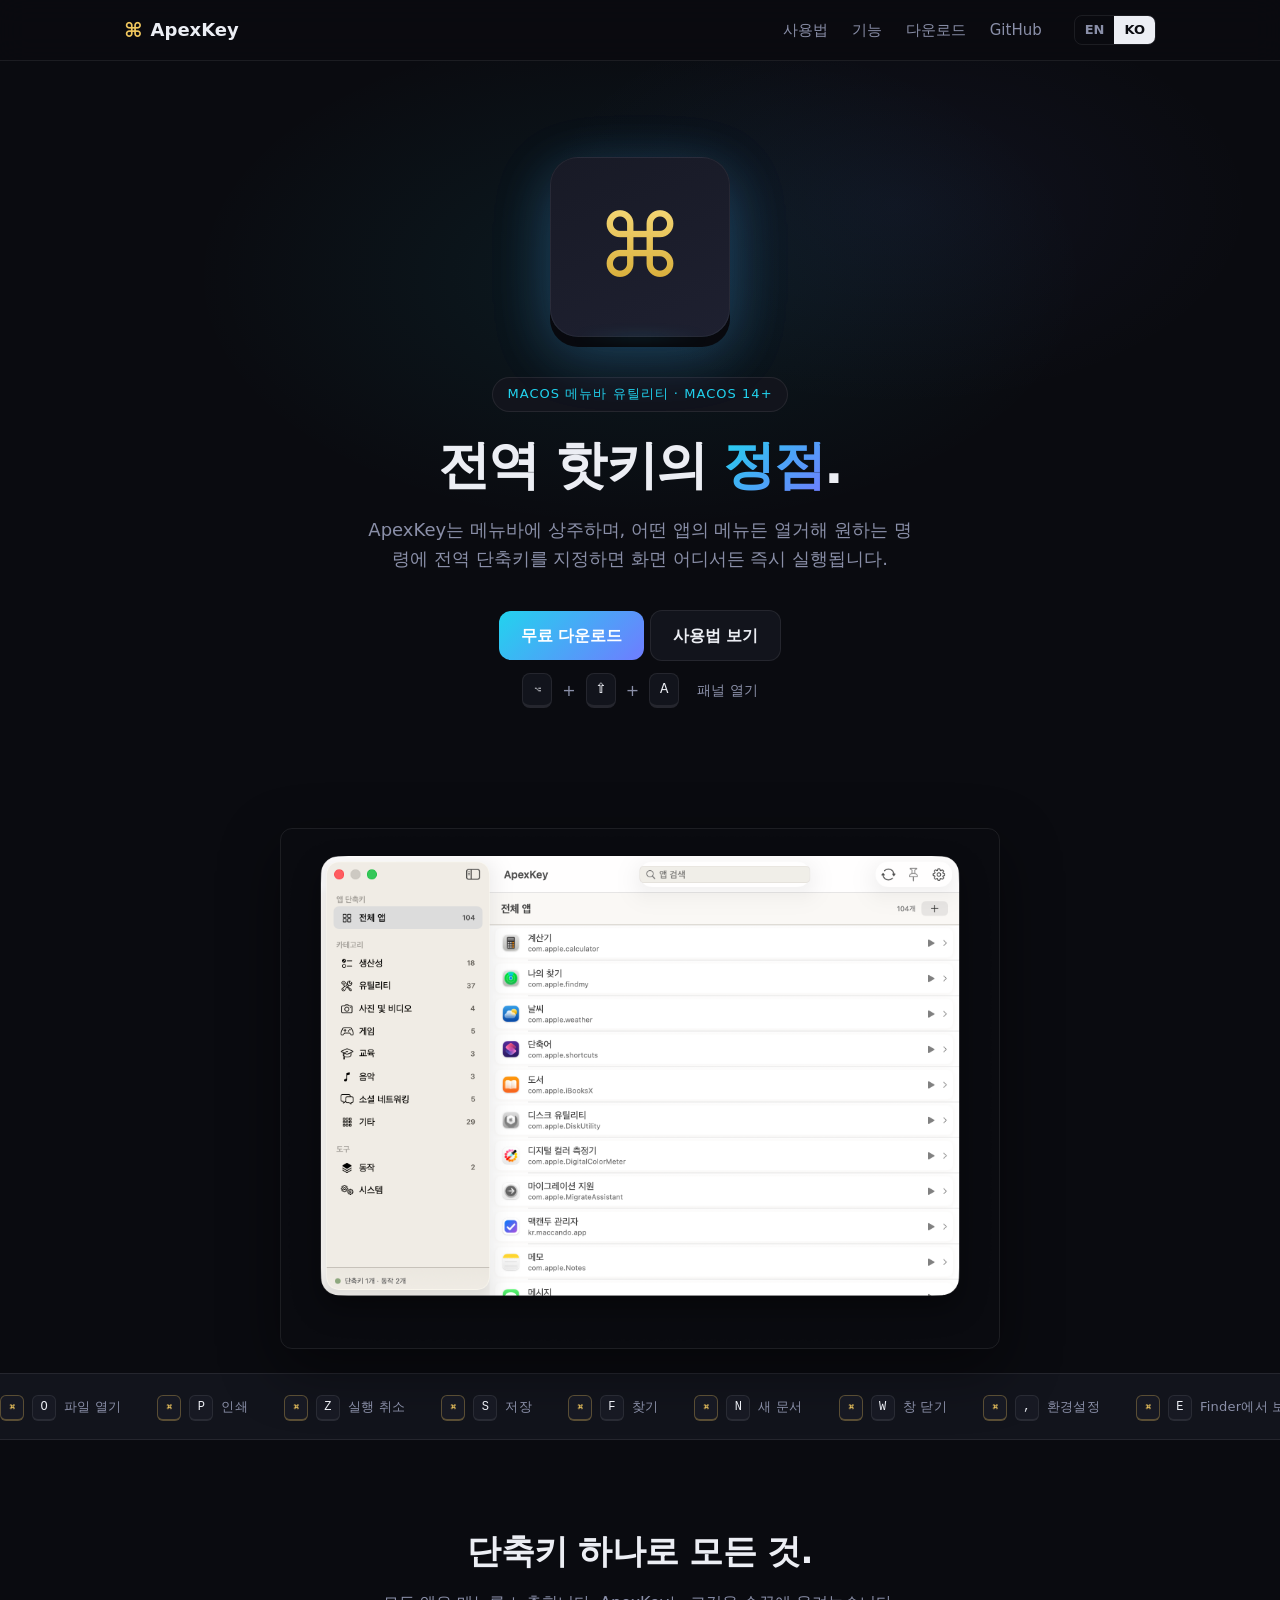
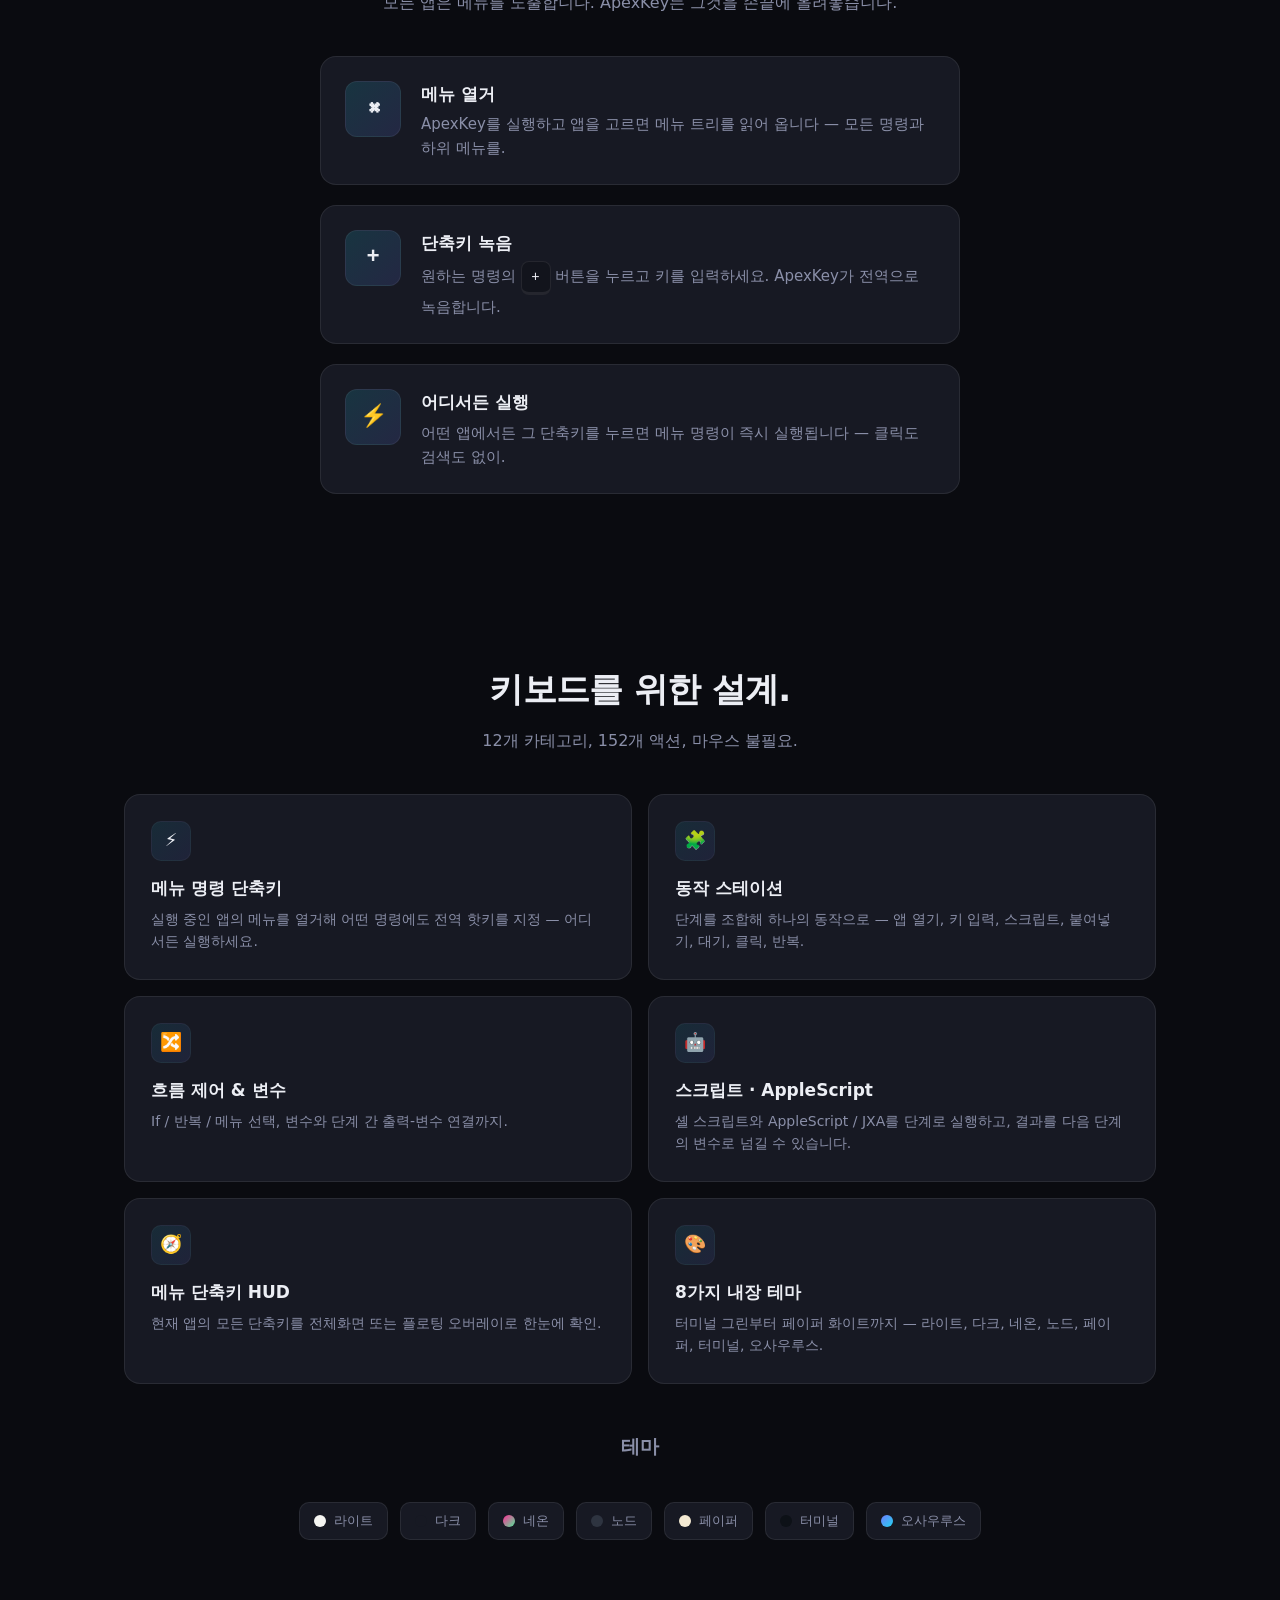
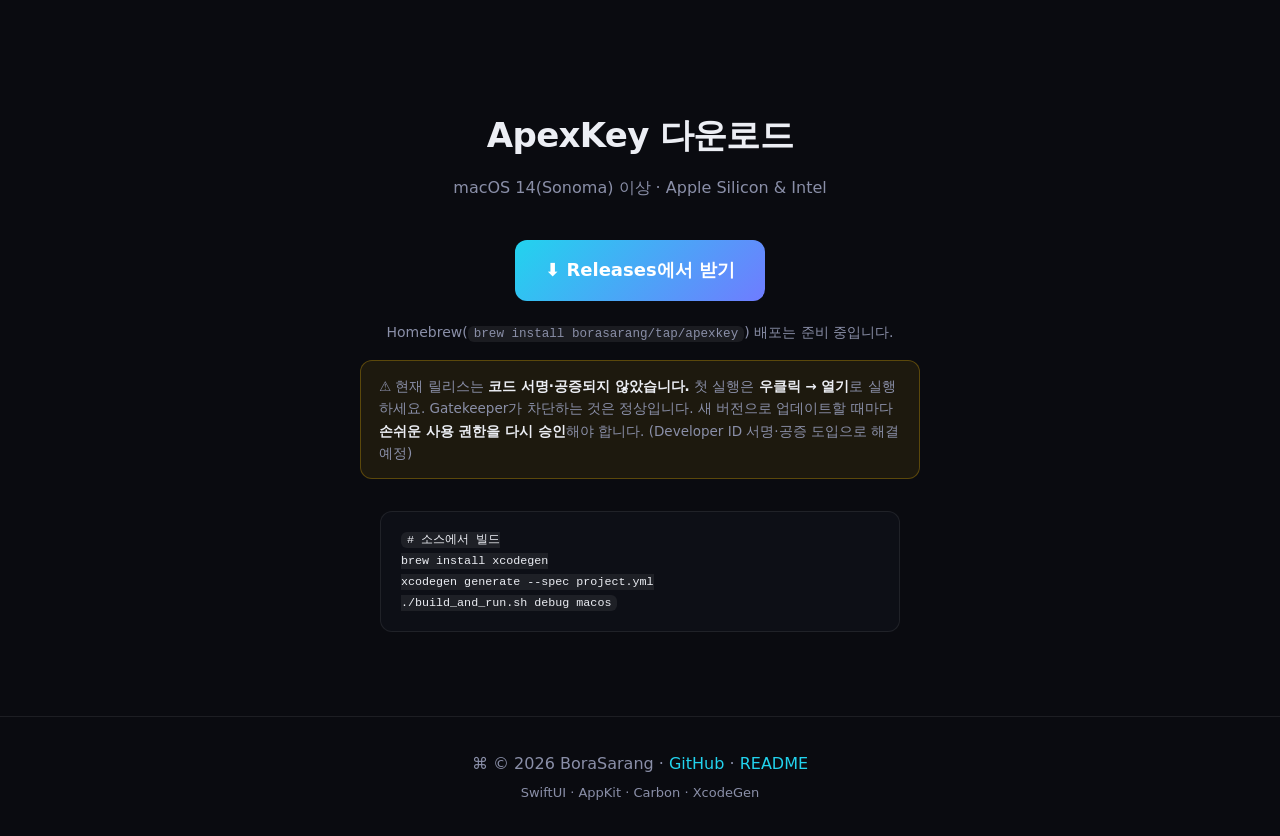
==== commit b271dd8d: "docs(macos): 무서명 릴리스 사실을 사용자에게 정직하게 고지 (T-166) 릴리스 노트 템플릿은 Gatekeeper 차단을 안내하면서 더 큰 불편은 말하지 않았다. 배포본" ====
--- a/website/ko/index.html
+++ b/website/ko/index.html
@@ -215,6 +215,12 @@
     <p class="download-note">
       Homebrew(<code>brew install borasarang/tap/apexkey</code>) 배포는 준비 중입니다.
     </p>
+    <p class="download-warn">
+      ⚠️ 현재 릴리스는 <strong>코드 서명·공증되지 않았습니다.</strong>
+      첫 실행은 <strong>우클릭 → 열기</strong>로 실행하세요. Gatekeeper가 차단하는 것은 정상입니다.
+      새 버전으로 업데이트할 때마다 <strong>손쉬운 사용 권한을 다시 승인</strong>해야 합니다.
+      (Developer ID 서명·공증 도입으로 해결 예정)
+    </p>
     <pre class="code-block"><code># 소스에서 빌드
 brew install xcodegen
 xcodegen generate --spec project.yml
--- a/website/styles.css
+++ b/website/styles.css
@@ -270,6 +270,12 @@
 .download { background: var(--bg-elev); }
 .download-actions { display: flex; justify-content: center; margin-top: 8px; }
 .download-note { text-align: center; color: var(--text-muted); margin-top: 20px; font-size: 14px; }
+.download-warn {
+  max-width: 560px; margin: 16px auto 0; padding: 14px 18px; border-radius: 12px;
+  background: rgba(255, 193, 7, 0.08); border: 1px solid rgba(255, 193, 7, 0.28);
+  color: var(--text-muted); font-size: 13.5px; line-height: 1.65; text-align: left;
+}
+.download-warn strong { color: var(--text); }
 .code-block {
   margin: 32px auto 0; max-width: 520px; padding: 18px 20px; border-radius: 12px;
   background: #0d0f16; border: 1px solid var(--border); font-size: 13px; overflow-x: auto;
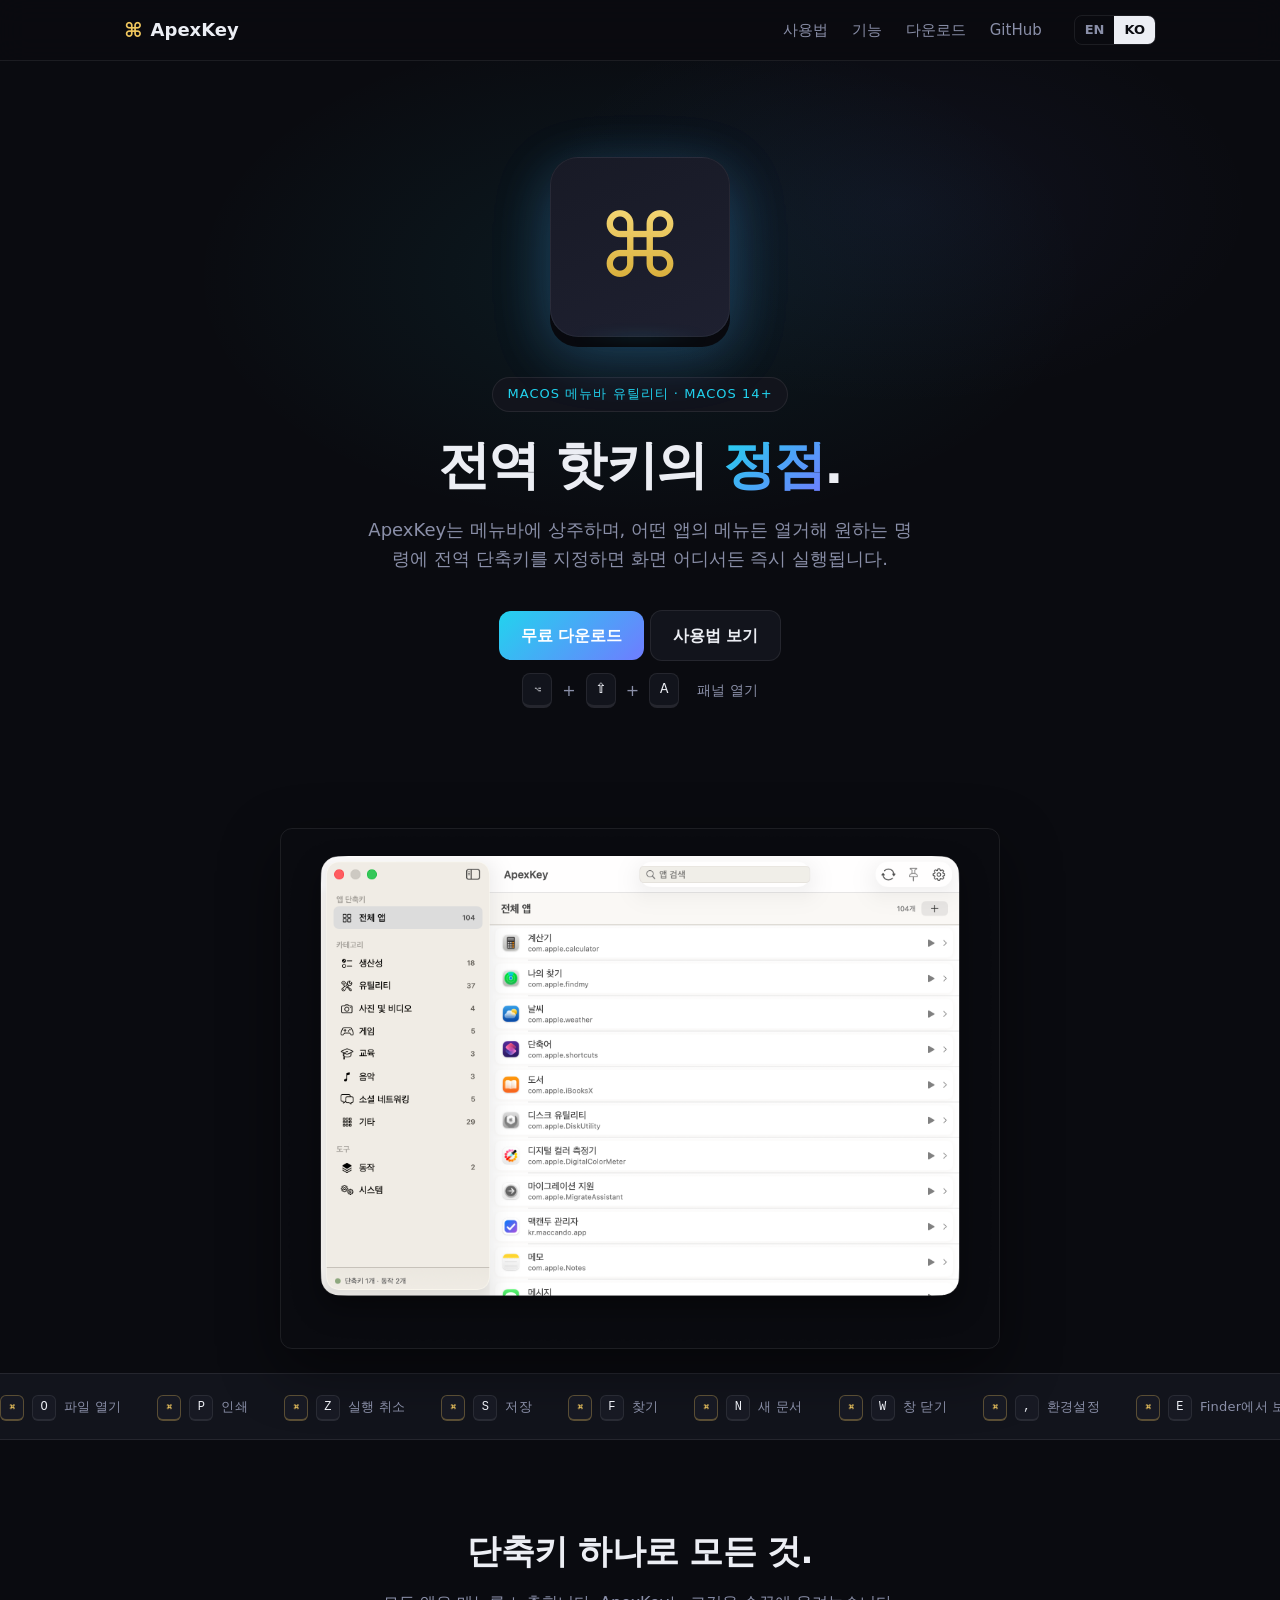
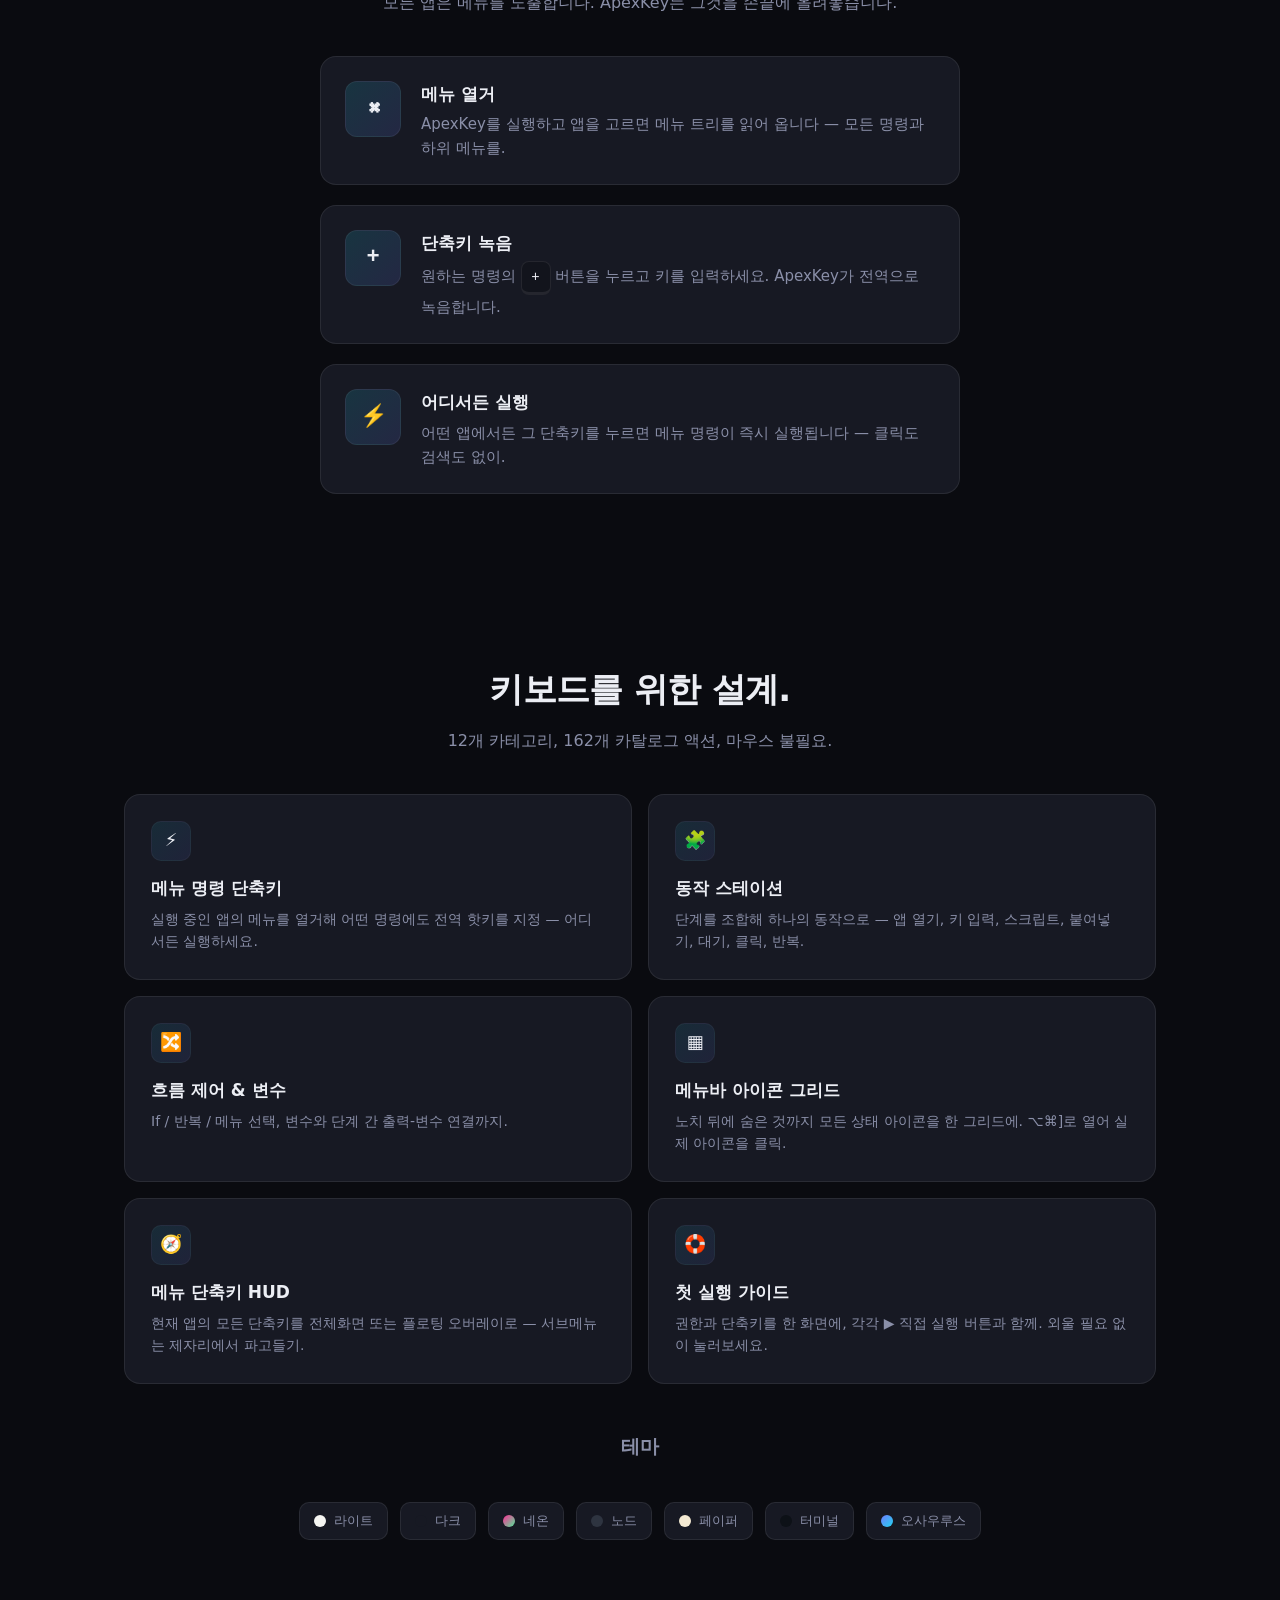
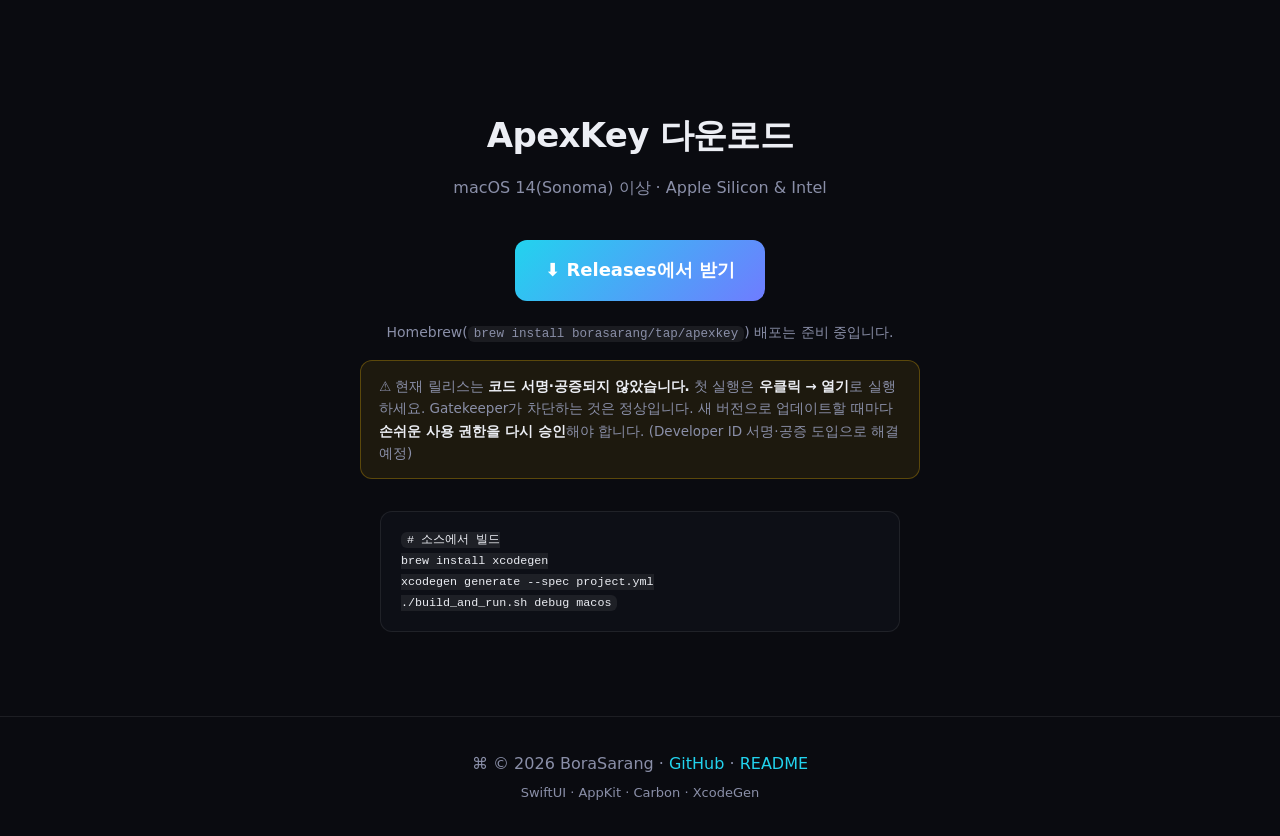
==== commit 0eb144e4: "release(macos): v1.4.0 메뉴바 아이콘·온보딩·설정 탭 (PLAN_v0.29·v0.30) - 메뉴바 아이콘 그리드 + ⌥⌘] + 병렬/SWR 열거 - Menu HU" ====
--- a/website/ko/index.html
+++ b/website/ko/index.html
@@ -155,7 +155,7 @@
 <section id="features">
   <div class="wrap">
     <h2 class="section-title">키보드를 위한 설계.</h2>
-    <p class="section-sub">12개 카테고리, 152개 액션, 마우스 불필요.</p>
+    <p class="section-sub">12개 카테고리, 162개 카탈로그 액션, 마우스 불필요.</p>
 
     <div class="feature-grid">
       <article class="feature-card">
@@ -174,19 +174,19 @@
         <p>If / 반복 / 메뉴 선택, 변수와 단계 간 출력-변수 연결까지.</p>
       </article>
       <article class="feature-card">
-        <span class="feature-icon">🤖</span>
-        <h3>스크립트 · AppleScript</h3>
-        <p>셸 스크립트와 AppleScript / JXA를 단계로 실행하고, 결과를 다음 단계의 변수로 넘길 수 있습니다.</p>
+        <span class="feature-icon">▦</span>
+        <h3>메뉴바 아이콘 그리드</h3>
+        <p>노치 뒤에 숨은 것까지 모든 상태 아이콘을 한 그리드에. ⌥⌘]로 열어 실제 아이콘을 클릭.</p>
       </article>
       <article class="feature-card">
         <span class="feature-icon">🧭</span>
         <h3>메뉴 단축키 HUD</h3>
-        <p>현재 앱의 모든 단축키를 전체화면 또는 플로팅 오버레이로 한눈에 확인.</p>
-      </article>
-      <article class="feature-card">
-        <span class="feature-icon">🎨</span>
-        <h3>8가지 내장 테마</h3>
-        <p>터미널 그린부터 페이퍼 화이트까지 — 라이트, 다크, 네온, 노드, 페이퍼, 터미널, 오사우루스.</p>
+        <p>현재 앱의 모든 단축키를 전체화면 또는 플로팅 오버레이로 — 서브메뉴는 제자리에서 파고들기.</p>
+      </article>
+      <article class="feature-card">
+        <span class="feature-icon">🛟</span>
+        <h3>첫 실행 가이드</h3>
+        <p>권한과 단축키를 한 화면에, 각각 ▶ 직접 실행 버튼과 함께. 외울 필요 없이 눌러보세요.</p>
       </article>
     </div>
 
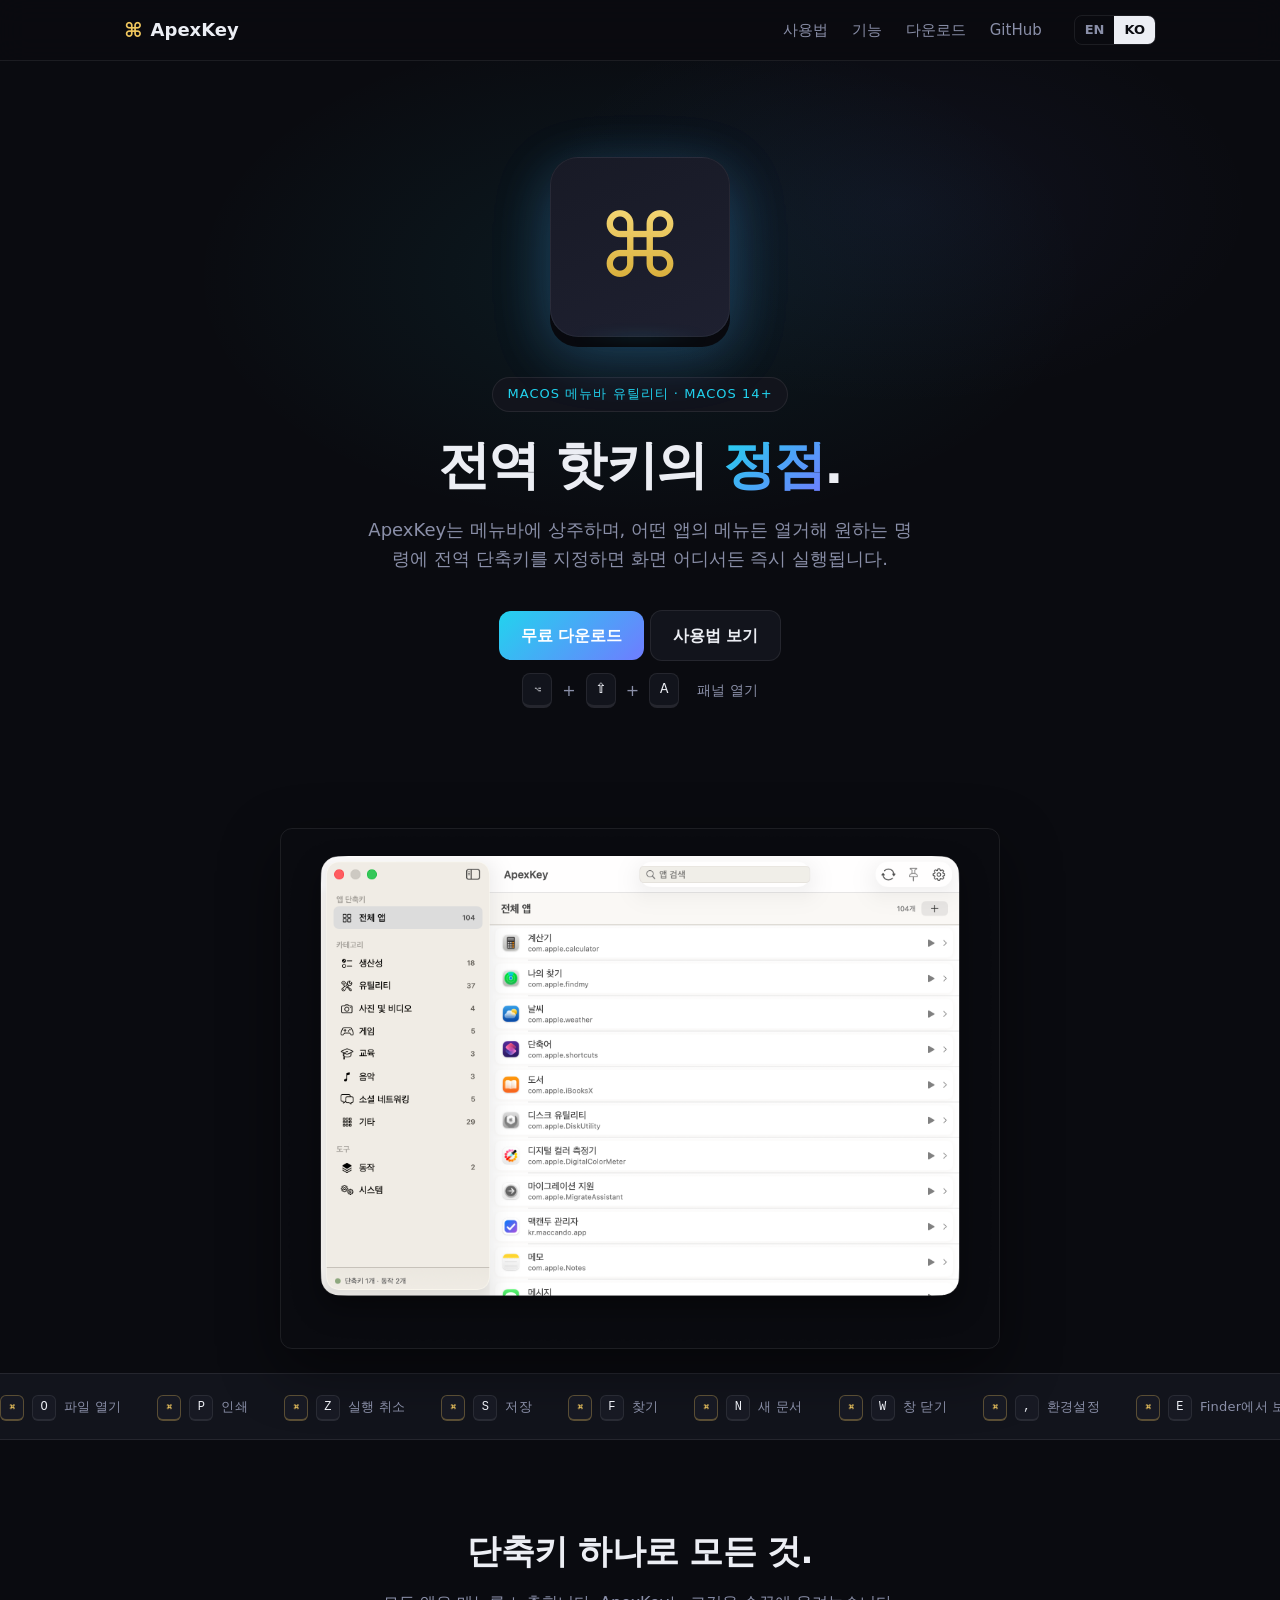
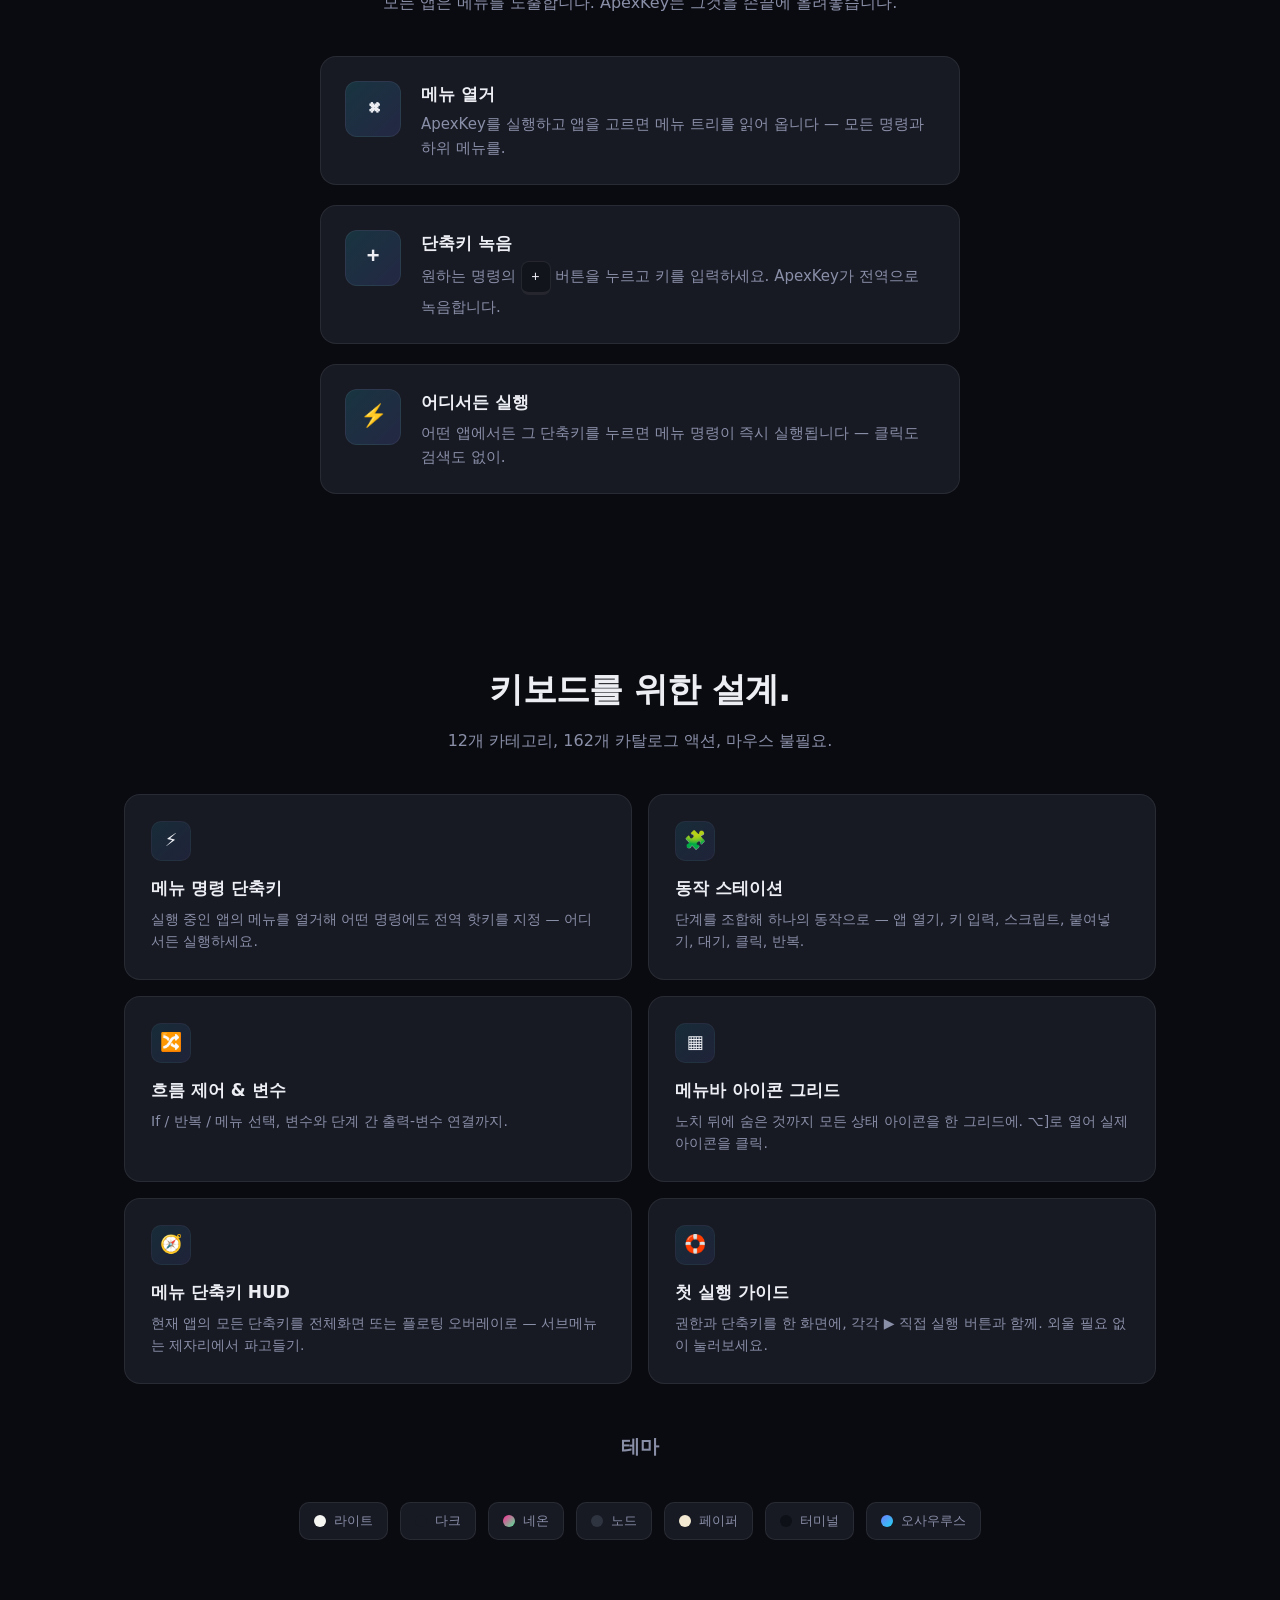
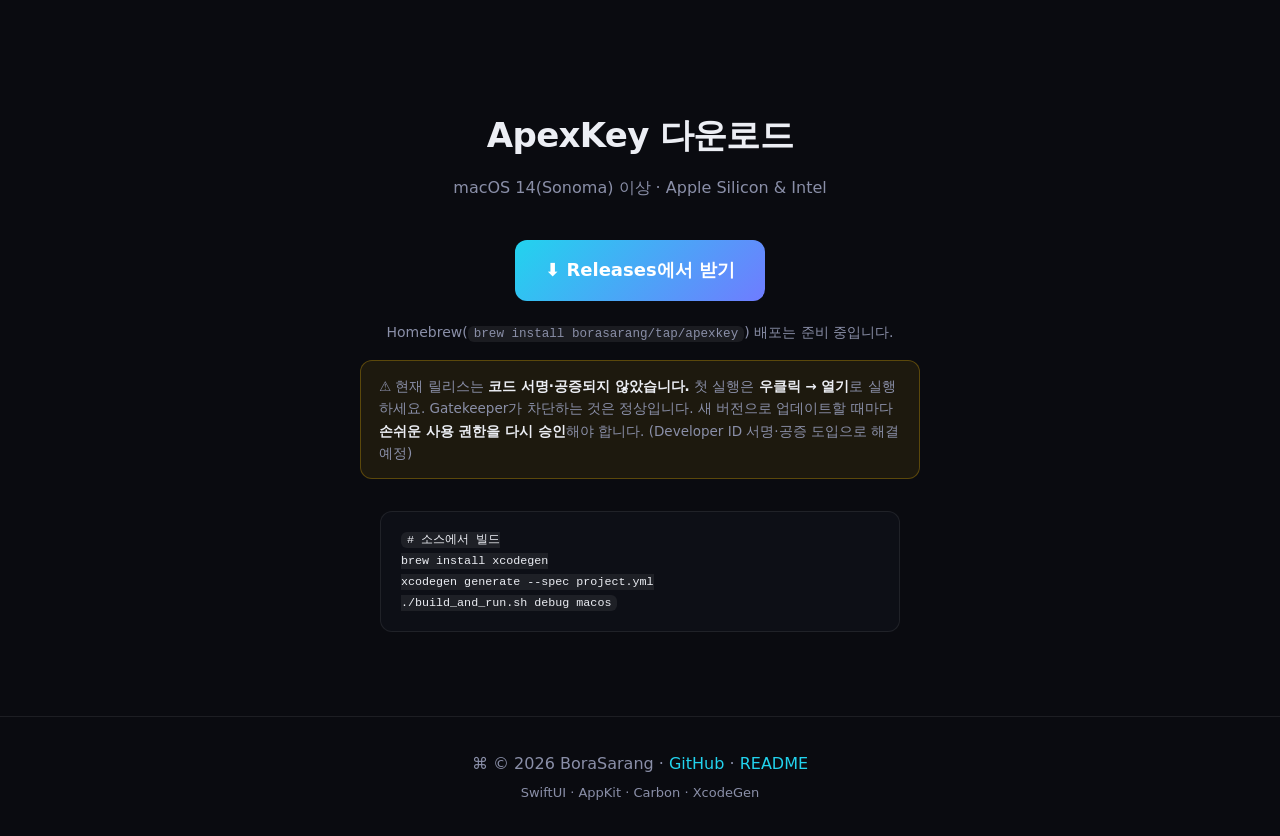
==== commit 6a70a443: "feat(macos): 메뉴 Hub·아이콘 그리드 개선·단축키 기본값 변경 - 좌클릭 Hub 팝오버(실행/설정 2탭), '메인 창 열기' open-only 개명 - 그리드: 유연 " ====
--- a/website/ko/index.html
+++ b/website/ko/index.html
@@ -176,7 +176,7 @@
       <article class="feature-card">
         <span class="feature-icon">▦</span>
         <h3>메뉴바 아이콘 그리드</h3>
-        <p>노치 뒤에 숨은 것까지 모든 상태 아이콘을 한 그리드에. ⌥⌘]로 열어 실제 아이콘을 클릭.</p>
+        <p>노치 뒤에 숨은 것까지 모든 상태 아이콘을 한 그리드에. ⌥]로 열어 실제 아이콘을 클릭.</p>
       </article>
       <article class="feature-card">
         <span class="feature-icon">🧭</span>
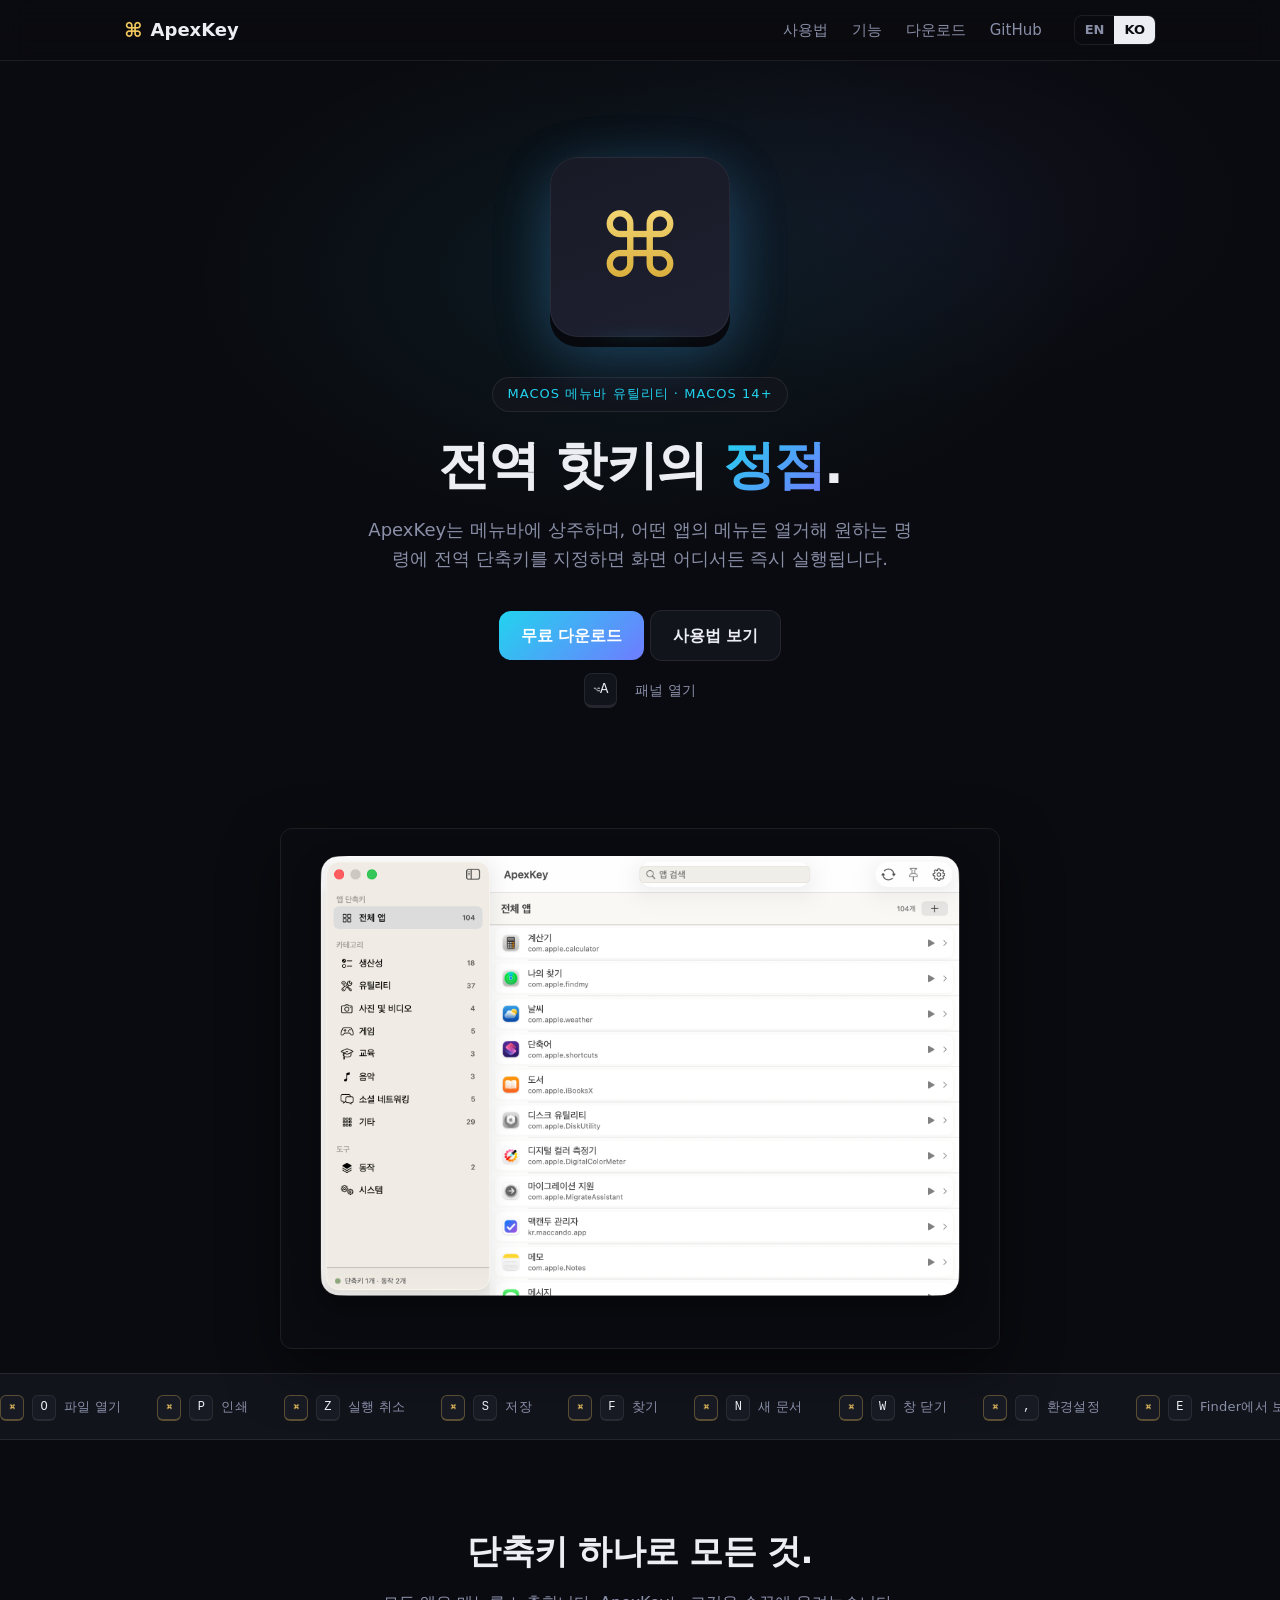
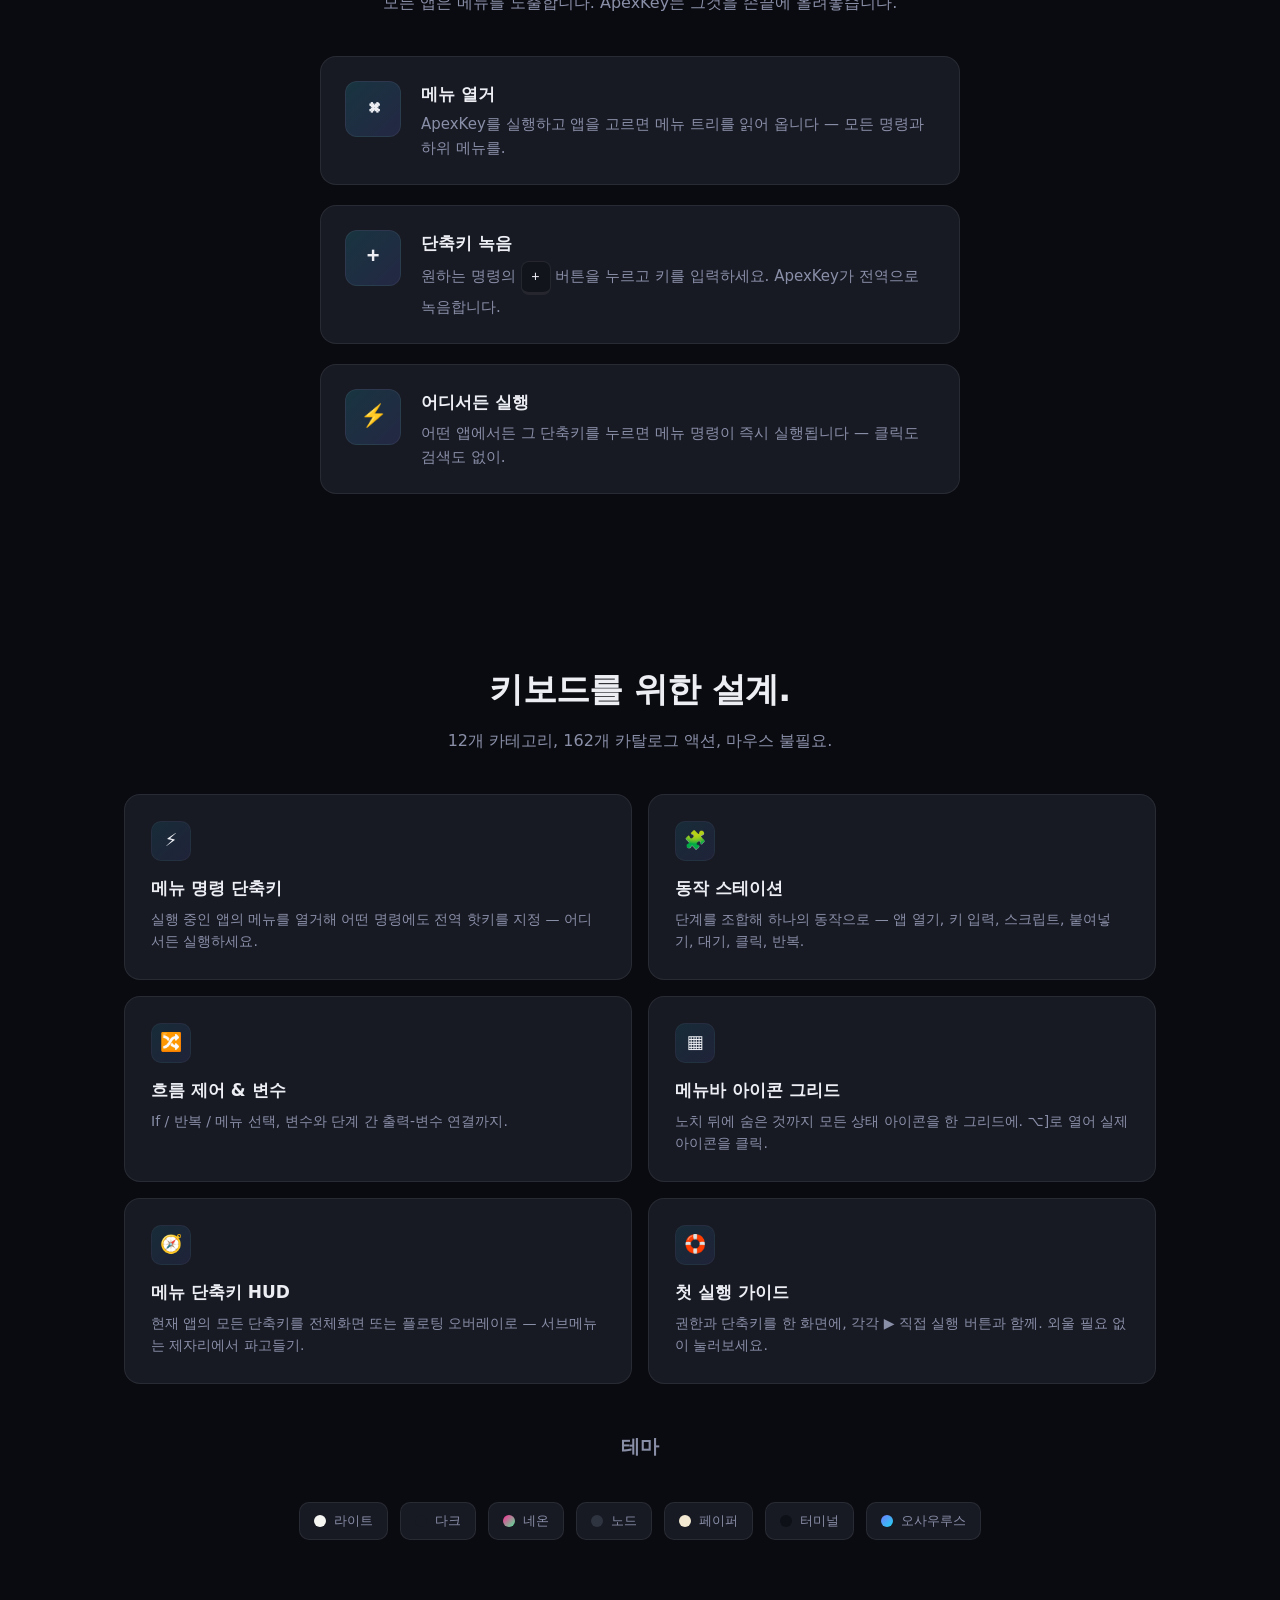
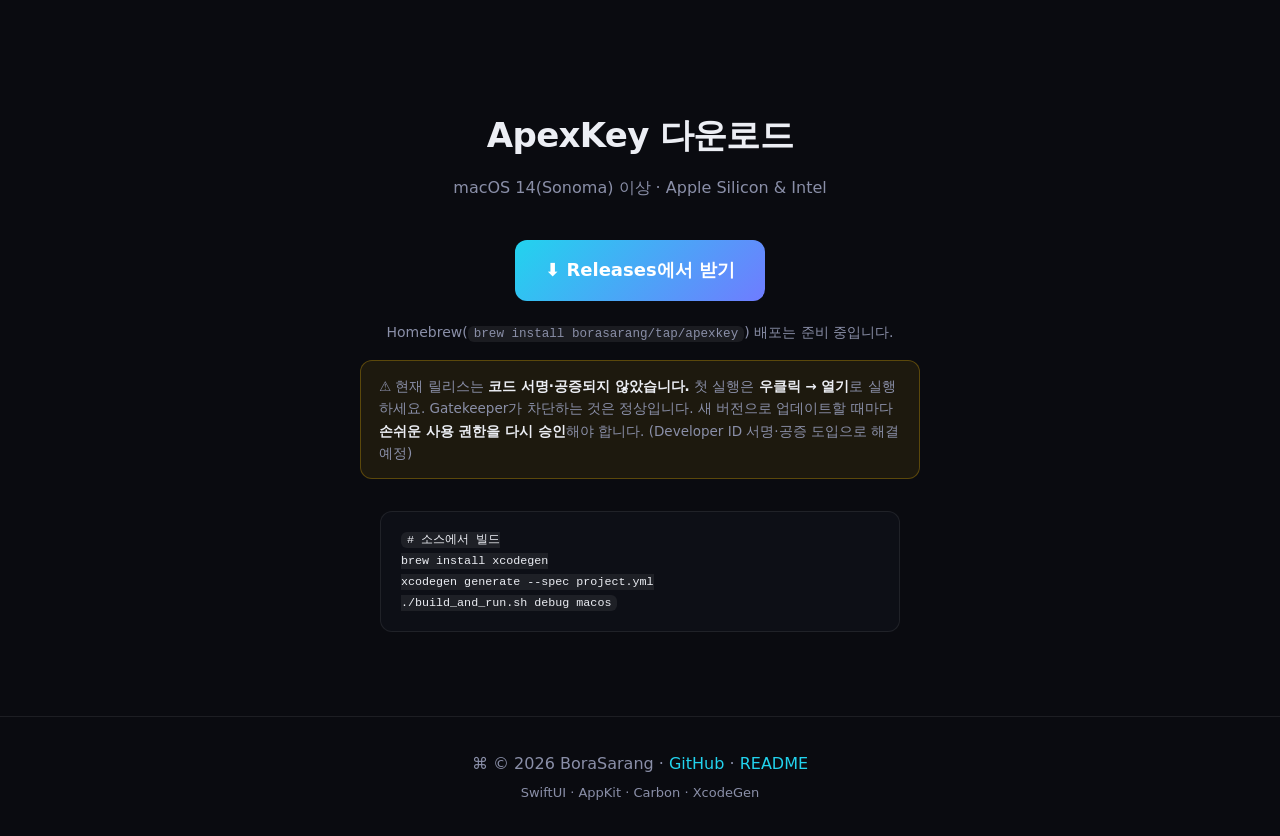
==== commit 4b50f94e: "fix(macos): 리뷰 5패스 반영 (싱크·기능·성능·UI·리팩터) - 싱크: 웹사이트 히어로·README·체크리스트 정합 - 기능: repeat 원천 일치, 팔레트 front" ====
--- a/website/ko/index.html
+++ b/website/ko/index.html
@@ -46,7 +46,7 @@
       <a class="btn btn-ghost" href="#how">사용법 보기</a>
     </div>
     <div class="hero-kbd">
-      <span class="kbd">⌥</span><span class="plus">+</span><span class="kbd">⇧</span><span class="plus">+</span><span class="kbd">A</span>
+      <span class="kbd">⌥A</span>
       <span class="hero-kbd-label">패널 열기</span>
     </div>
   </div>
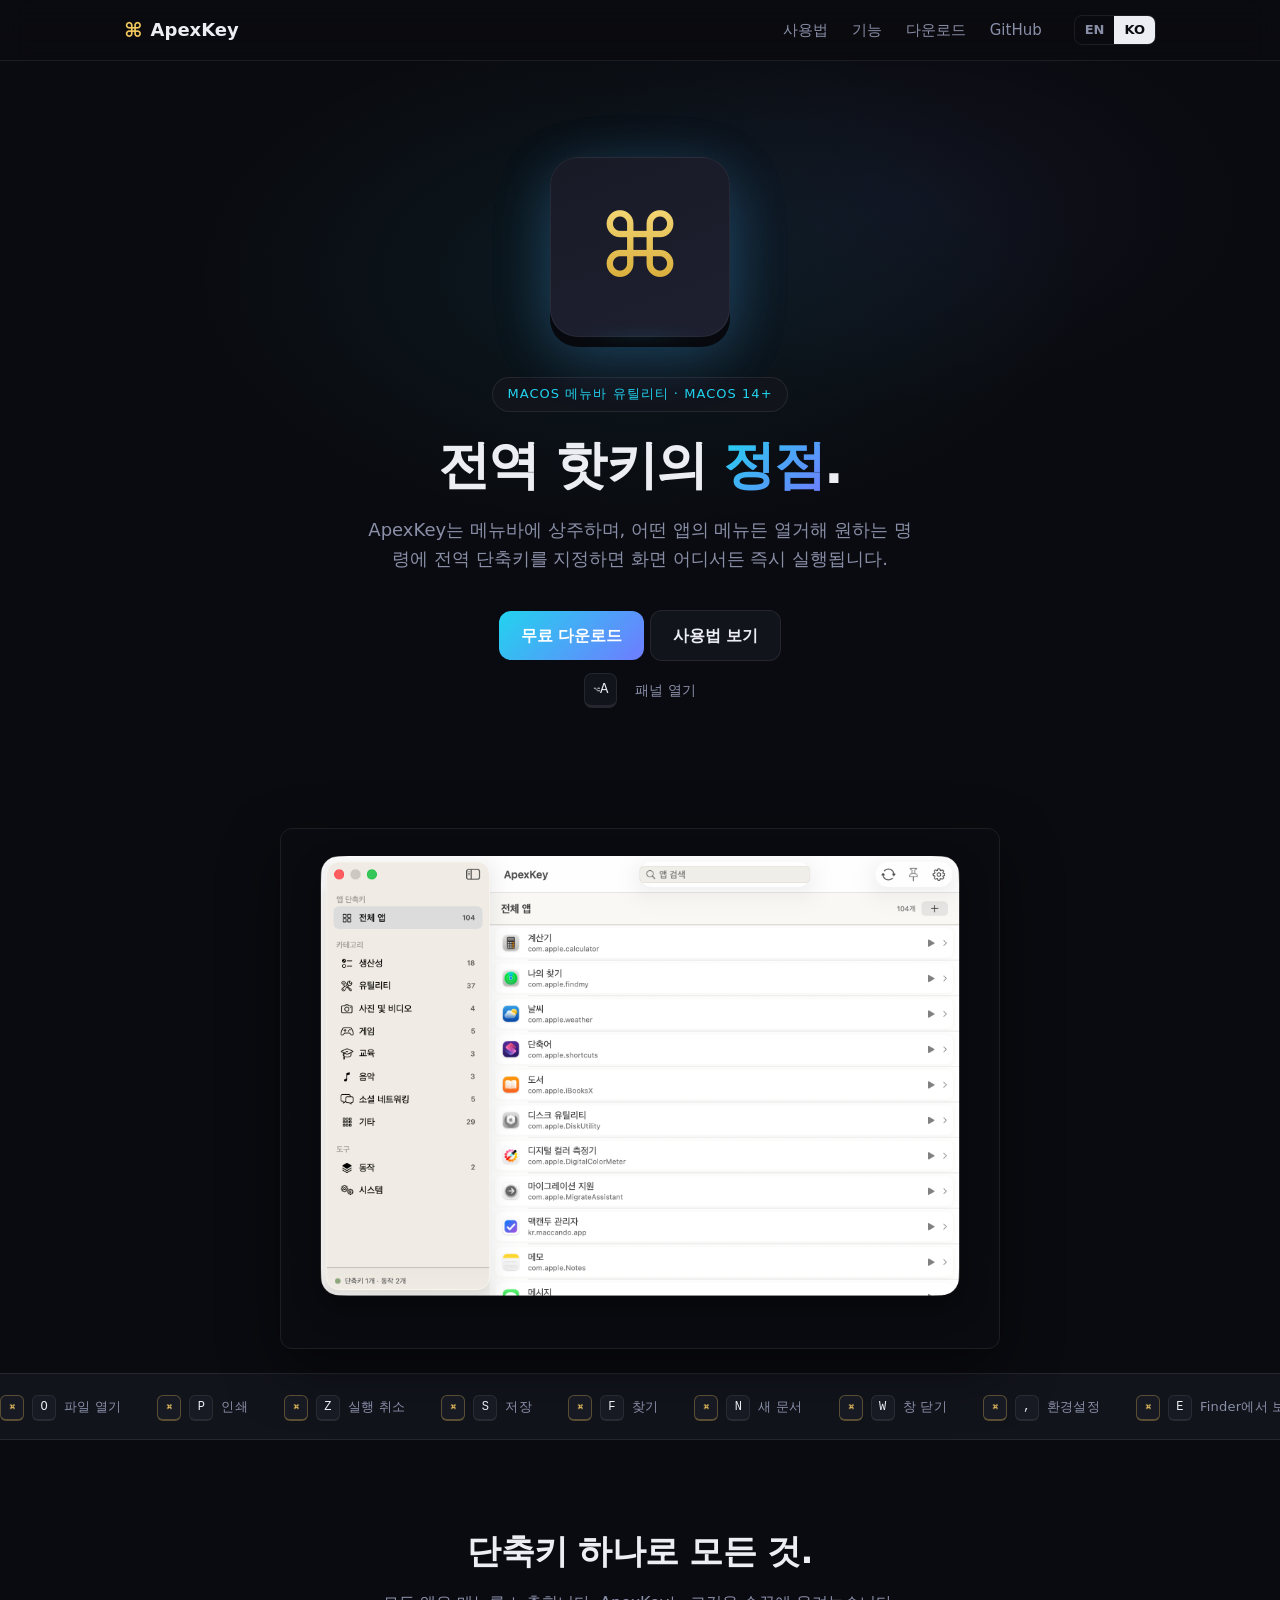
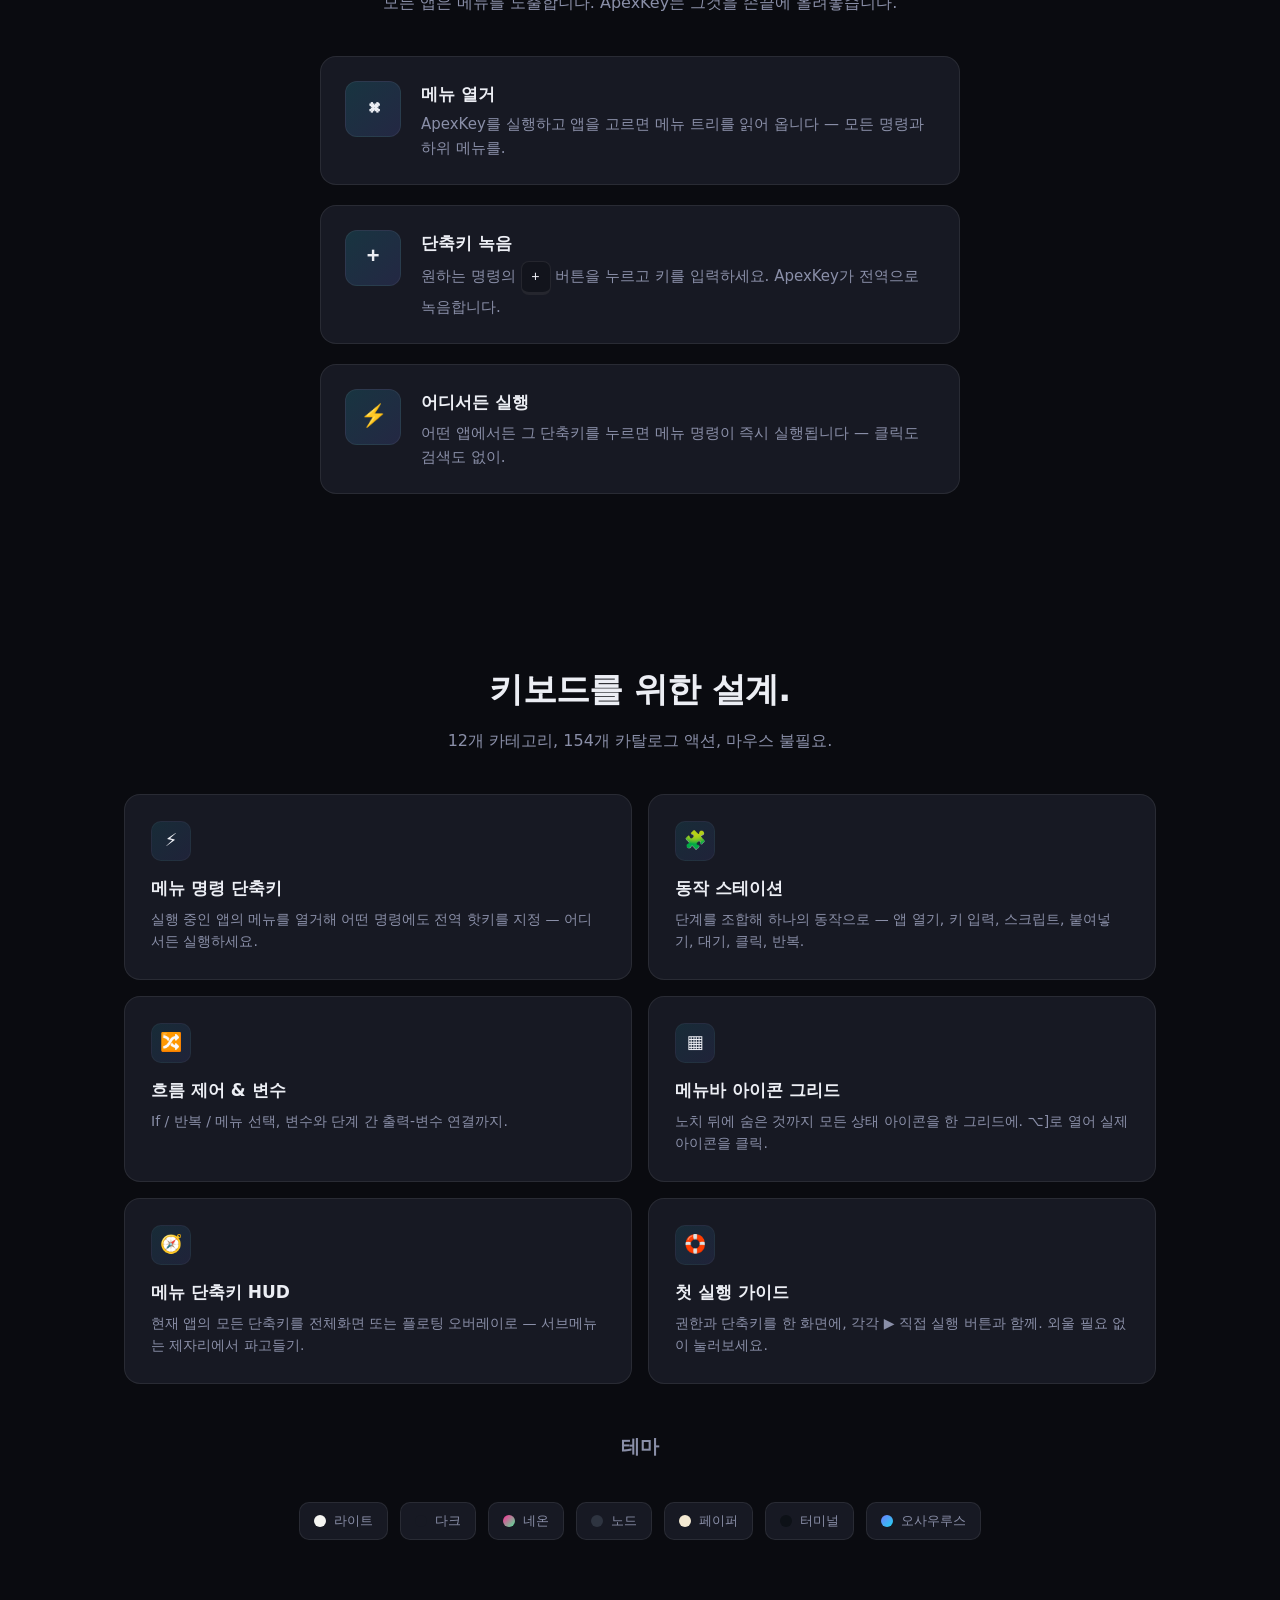
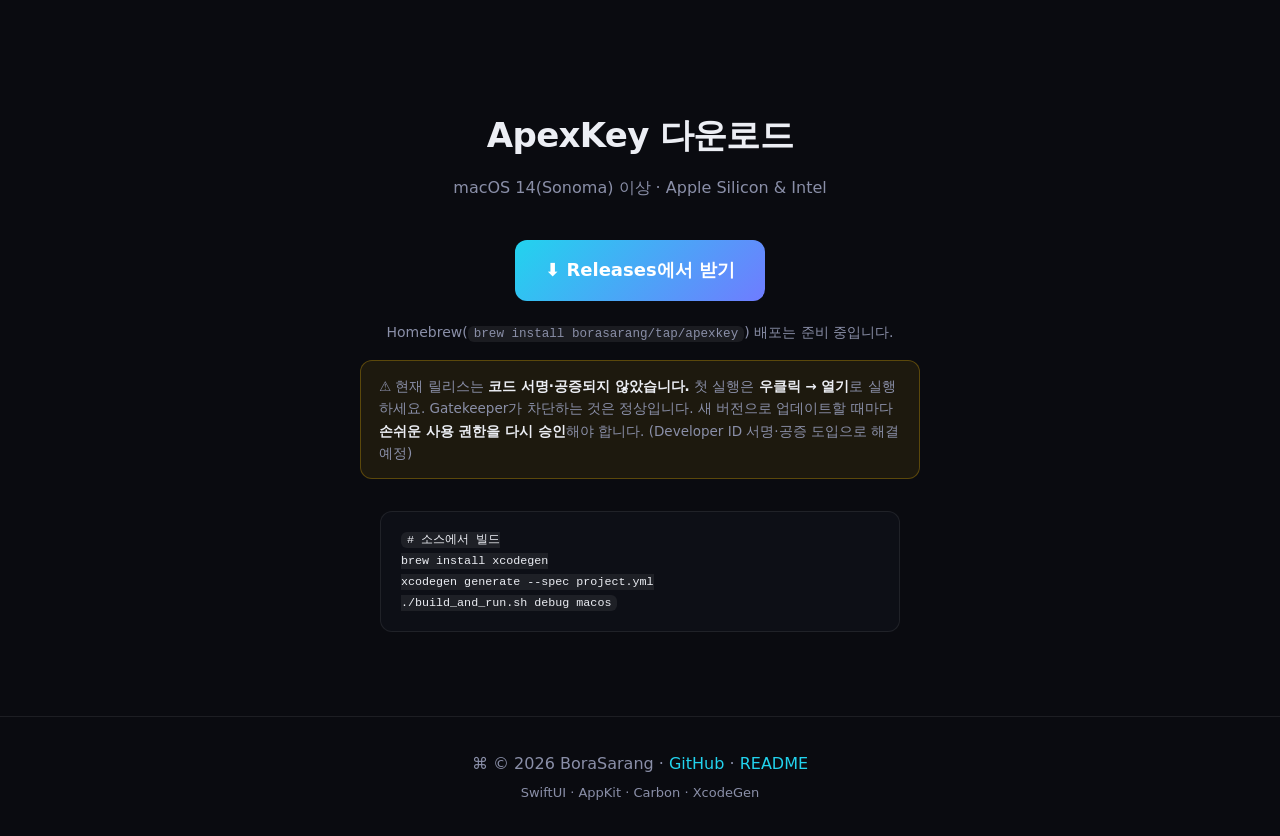
==== commit aa8b1277: "feat(macos): 터미널에서 열기 액션 (T-195) 파인더에서 고른 폴더를 iTerm2/터미널에서 여는 액션을 카탈로그에 등록한다.  - 신규 `ActionType.open" ====
--- a/website/ko/index.html
+++ b/website/ko/index.html
@@ -155,7 +155,7 @@
 <section id="features">
   <div class="wrap">
     <h2 class="section-title">키보드를 위한 설계.</h2>
-    <p class="section-sub">12개 카테고리, 162개 카탈로그 액션, 마우스 불필요.</p>
+    <p class="section-sub">12개 카테고리, 154개 카탈로그 액션, 마우스 불필요.</p>
 
     <div class="feature-grid">
       <article class="feature-card">
